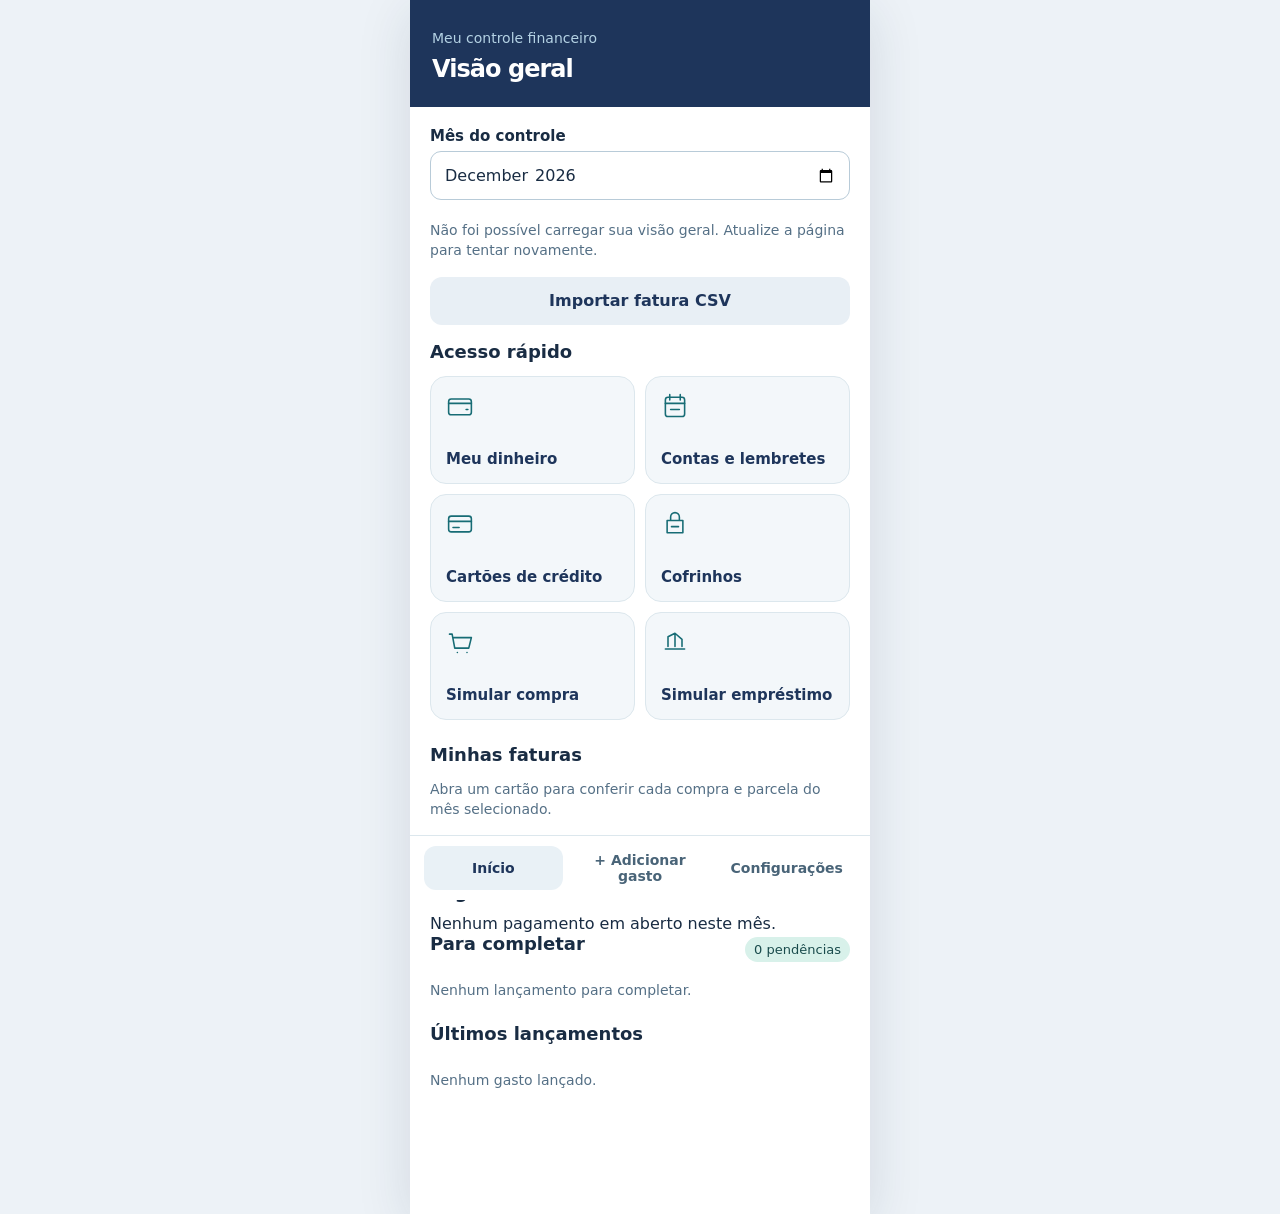
==== controle/app/index.html @ 2fa81340 "Publica código revisado com planilha privada e acesso Google" ====
<!doctype html>
<html lang="pt-BR">
<head>
<meta charset="utf-8"><meta name="viewport" content="width=device-width,initial-scale=1">
<title>Meu controle financeiro</title>
<meta name="description" content="Protótipo de lançamento rápido e pendências financeiras.">
<link rel="icon" type="image/svg+xml" href="data:image/svg+xml,%3Csvg xmlns='http://www.w3.org/2000/svg' viewBox='0 0 64 64'%3E%3Crect width='64' height='64' rx='16' fill='%231e355b'/%3E%3Cpath d='M15 40h34M18 31l10 9 18-20' fill='none' stroke='%23a9dbd0' stroke-width='6' stroke-linecap='round' stroke-linejoin='round'/%3E%3C/svg%3E">
<style>
:root{font-family:system-ui,-apple-system,Segoe UI,sans-serif;color:#192c43;background:#edf2f7}*{box-sizing:border-box}body{margin:0}.shell{max-width:460px;min-height:100vh;margin:auto;background:#fff;box-shadow:0 12px 50px #142e4920;padding-bottom:90px}header{background:#1e355b;color:#fff;padding:28px 22px 24px}header small{color:#b4d2e4;font-size:14px}h1{font-size:24px;margin:8px 0 0;letter-spacing:-.04em}main{padding:20px}h2{font-size:18px;margin:0 0 12px}p{line-height:1.45}.card{background:#f3f7fa;border:1px solid #dce7ed;border-radius:18px;padding:18px;margin-bottom:16px}.amount{font-size:32px;font-weight:750;letter-spacing:-.05em;margin:8px 0}.muted{color:#557086;font-size:14px}.warning{background:#fff4dd;border-color:#f1d394;color:#5a4216}.row{display:flex;align-items:center;justify-content:space-between;gap:12px}.button{border:0;border-radius:12px;background:#1e355b;color:white;font:600 16px system-ui;padding:14px 17px;cursor:pointer;min-height:48px}.button.secondary{background:#e8eff5;color:#1e355b}.button:disabled{opacity:.5;cursor:not-allowed}.list{display:grid;gap:10px}.item{width:100%;text-align:left;background:#fff;border:1px solid #dce7ed;border-radius:14px;padding:14px;color:inherit;font:inherit;cursor:pointer}.item strong{display:block;font-size:16px}.item span{display:block;color:#566e7f;font-size:14px;margin-top:3px}.item em{display:block;color:#946219;font-size:14px;font-style:normal;margin-top:5px}.badge{color:#194b4c;background:#d8f1ea;border-radius:20px;padding:5px 9px;font-size:13px}nav{position:fixed;bottom:0;width:min(460px,100%);background:white;border-top:1px solid #dce7ed;display:flex;padding:10px 14px calc(10px + env(safe-area-inset-bottom));gap:8px}nav button{flex:1;background:none;border:0;font:600 14px system-ui;color:#496478;min-height:44px;cursor:pointer}nav button.active{color:#1e355b;background:#e9f1f6;border-radius:12px}.hidden{display:none}label{display:block;font-weight:600;margin:17px 0 6px;font-size:15px}input,select,textarea{width:100%;border:1px solid #b8cbd8;border-radius:11px;padding:13px;font:16px system-ui;color:#192c43;background:white;min-height:48px}textarea{min-height:72px}.two{display:grid;grid-template-columns:1fr 1fr;gap:12px}.actions{display:flex;gap:10px;margin-top:22px}.actions .button{flex:1}.hint{font-size:14px;color:#557086}.error{color:#a72b34;font-size:14px}.spacer{height:8px}.shortcuts{display:grid;grid-template-columns:repeat(2,minmax(0,1fr));gap:10px;margin:14px 0 24px}.shortcut{border:1px solid #dce7ed;border-radius:16px;background:#f3f7fa;color:#1e355b;min-height:108px;padding:15px;text-align:left;display:flex;flex-direction:column;justify-content:space-between;cursor:pointer;font:600 15px system-ui}.shortcut svg{width:28px;height:28px;stroke:#176c75;fill:none;stroke-width:1.8;stroke-linecap:round;stroke-linejoin:round}.shortcut:focus-visible{outline:3px solid #176c75;outline-offset:2px}.settings-card{scroll-margin-top:20px}

.overview-month{margin-bottom:20px}.overview-month label{margin-top:0}.overview-result{border:1px solid;border-radius:18px;padding:20px;margin-bottom:16px}.overview-result.negative{background:#fff0f1;border-color:#e7aab5;color:#91223a}.overview-result.positive{background:#eaf7f1;border-color:#a3d3bf;color:#175841}.overview-result.uncertain{background:#fff5dd;border-color:#e7cb83;color:#78591c}.overview-result h2{font-size:21px;line-height:1.25;margin:8px 0 18px}.overview-result p{margin:10px 0 0;font-size:15px}.overview-result .overview-period{margin:0;font-size:14px;text-transform:capitalize}.overview-label{font-size:14px}.overview-result .amount{font-size:34px;letter-spacing:-.03em;overflow-wrap:anywhere}.overview-stats{display:grid;grid-template-columns:repeat(2,minmax(0,1fr));gap:10px}.overview-stats>div{padding:14px;border-radius:13px;border:1px solid #dce7ed;background:#f3f7fa}.overview-stats span{display:block;color:#4d6478;font-size:14px;line-height:1.35}.overview-stats strong{display:block;font-size:20px;margin-top:8px;overflow-wrap:anywhere}.overview-benefit{padding:12px 14px;background:#e8f2fa;border-radius:10px;font-size:14px;line-height:1.45}.overview-details{border:1px solid #dce7ed;border-radius:13px;padding:14px;margin:16px 0}.overview-details summary{cursor:pointer;font-size:15px;font-weight:650;min-height:24px;line-height:1.5}.overview-line{display:grid;grid-template-columns:minmax(0,1fr) auto;gap:6px 12px;padding:12px 0;border-bottom:1px solid #e5ebef;font-size:14px}.overview-line:last-child{border-bottom:0}.overview-line small{grid-column:1/-1;color:#557086;font-size:13px}.overview-line strong{white-space:nowrap}.overview-next-title{margin-top:26px}.overview-timeline{display:grid;gap:10px}.month-projection{border:1px solid #dce7ed;border-radius:13px;padding:14px;background:#fff;color:#192c43;font:inherit;text-align:left;cursor:pointer;min-width:0}.month-projection.selected{border-color:#1e355b;background:#f0f5fa}.month-projection strong{display:block;font-size:16px;text-transform:capitalize}.month-closing{display:block;font-size:18px;font-weight:700;margin:8px 0}.negative-text{color:#a0253d}.month-projection small{display:block;font-size:14px;color:#557086;line-height:1.5}.overview-notes{margin:18px 0 24px;padding:0 2px}.overview-notes p{color:#557086;font-size:14px;line-height:1.5}.overview-notes p+p{margin-top:10px}
</style>
</head>
<body><div class="shell"><header><small>Meu controle financeiro</small><h1 id="heading">Visão geral</h1></header><main>
<section id="home"><div class="overview-month"><label for="viewMonth">Mês do controle</label><input id="viewMonth" type="month"></div><p id="overviewLoading" class="hint" role="status">Carregando sua visão geral…</p><div id="overviewLoaded" hidden><div id="overviewResult" class="overview-result"><p id="overviewPeriod" class="overview-period"></p><h2 id="overviewStatus">Projeção de fechamento</h2><div id="overviewAmountLabel" class="overview-label"></div><div class="amount" id="available"></div><p id="availableNote"></p></div><div class="overview-stats"><div><span id="overviewOpeningLabel">Dinheiro de partida</span><strong id="overviewOpening"></strong></div><div><span id="overviewIncomeLabel">Entradas previstas</span><strong id="overviewIncome"></strong></div><div><span id="overviewOutLabel">Compromissos do mês</span><strong id="overviewOut"></strong></div><div><span id="overviewMonthlyLabel">Resultado do mês</span><strong id="overviewMonthly"></strong></div></div><p id="overviewFlash" class="overview-benefit"></p><p id="overviewBasis" class="hint"></p><details class="overview-details"><summary>Ver o que entrou neste cálculo</summary><div id="overviewBreakdown"></div></details><h2 class="overview-next-title">Próximos meses</h2><p class="hint">Fechamento acumula o resultado anterior. Toque em um mês para ver seus detalhes.</p><div id="overviewNext" class="overview-timeline"></div><details class="overview-details"><summary>Ver mais meses</summary><div id="overviewMore" class="overview-timeline"></div></details><div id="overviewNotes" class="overview-notes"></div></div><p><a class="button secondary" style="display:block;text-decoration:none;text-align:center" href="import.html">Importar fatura CSV</a></p><h2>Acesso rápido</h2><div class="shortcuts"><button class="shortcut" type="button" data-target="settings-money"><svg viewBox="0 0 32 32" aria-hidden="true"><rect x="3" y="8" width="26" height="18" rx="3"/><path d="M3 13h26M23 20h2"/></svg><span>Meu dinheiro</span></button><button class="shortcut" type="button" data-target="settings-bills"><svg viewBox="0 0 32 32" aria-hidden="true"><rect x="5" y="6" width="22" height="22" rx="3"/><path d="M10 3v6M22 3v6M5 13h22M11 20h10"/></svg><span>Contas e lembretes</span></button><button class="shortcut" type="button" data-target="settings-cards"><svg viewBox="0 0 32 32" aria-hidden="true"><rect x="3" y="7" width="26" height="18" rx="3"/><path d="M3 13h26M8 20h7"/></svg><span>Cartões de crédito</span></button><button class="shortcut" type="button" data-target="settings-goals"><svg viewBox="0 0 32 32" aria-hidden="true"><path d="M7 12h18v14H7zM11 12V8a5 5 0 0 1 10 0v4M12 19h8"/></svg><span>Cofrinhos</span></button><button class="shortcut" type="button" data-target="settings-purchase"><svg viewBox="0 0 32 32" aria-hidden="true"><path d="M4 7h3l3 16h16l3-12H9M13 28h.01M24 28h.01"/></svg><span>Simular compra</span></button><button class="shortcut" type="button" data-target="settings-loan"><svg viewBox="0 0 32 32" aria-hidden="true"><path d="M5 24h22M8 21V10m8 11V6m8 15v-8M8 10l8-4 8 7"/></svg><span>Simular empréstimo</span></button></div><div class="card warning hidden" id="alert"></div><h2>Minhas faturas</h2><p class="hint">Abra um cartão para conferir cada compra e parcela do mês selecionado.</p><div id="homeInvoices" class="list"></div><h2>Pagamentos deste mês</h2><div id="homeDue" class="list"></div><div class="row"><h2>Para completar</h2><span class="badge" id="count">0 pendências</span></div><div id="pending" class="list"></div><div class="spacer"></div><h2>Últimos lançamentos</h2><div id="recent" class="list"></div></section>
<section id="plan" class="hidden"></section><section id="editor" class="hidden"><h2 id="formtitle">Adicionar gasto</h2><p class="hint">Preencha o que souber agora. Valor ou descrição já permitem guardar um rascunho.</p><form id="form" novalidate><label for="description">Descrição</label><input id="description" placeholder="Ex.: mercado, farmácia"><label for="value">Valor (R$)</label><input id="value" type="text" inputmode="decimal" placeholder="0,00"><label for="date">Data</label><input id="date" type="date"><label for="category">Categoria</label><select id="category"><option value="">Escolher depois</option><option>Alimentação</option><option>Moradia</option><option>Transporte</option><option>Saúde</option><option>Educação</option><option>Outros</option><option>Seguros</option><option>Encargos</option><option>Saldo anterior</option><option>Pagamento de fatura</option></select><label for="payment">Forma de pagamento</label><select id="payment"><option value="">Escolher depois</option><option>Dinheiro</option><option>Conta</option><option>Cartão de crédito</option><option>Flash</option></select><div id="creditFields" class="hidden"><label for="card">Qual cartão?</label><input id="card" list="registeredCards" placeholder="Nome do cartão"><datalist id="registeredCards"></datalist><label for="installments">Número de parcelas</label><input id="installments" type="number" min="1" step="1" placeholder="Ex.: 1"></div><div id="recurrenceFields" class="hidden"><label for="recurrence">Repetir nas próximas faturas</label><select id="recurrence"><option value="">Somente esta cobrança</option><option value="monthly">Todo mês</option></select><p class="hint">As próximas cobranças são estimativas com o valor atual. Uma nova fatura importada substitui a previsão correspondente.</p></div><label for="month">Mês considerado</label><input id="month" type="month"><p class="hint">Revise o mês quando a compra entrar em outra fatura.</p><label for="note">Observação (opcional)</label><textarea id="note"></textarea><p id="message" class="error" role="alert"></p><div class="actions"><button class="button secondary" type="button" id="draft">Salvar para completar</button><button class="button" type="submit">Salvar gasto</button></div></form></section>
</main><nav><button id="navHome" class="active" type="button">Início</button><button id="navAdd" type="button">+ Adicionar gasto</button><button id="navPlan" type="button">Configurações</button></nav></div>
<script src="statement.js?v=newrecurrence1"></script><script src="billing.js?v=newrecurrence1"></script><script src="overview.js?v=newrecurrence1"></script><script src="overview-ui.js?v=newrecurrence1"></script><script src="remote.js?v=newrecurrence1"></script><script src="bridge-client.js"></script><script>
(()=>{'use strict';const $=id=>document.getElementById(id), money=n=>new Intl.NumberFormat('pt-BR',{style:'currency',currency:'BRL'}).format(n), today=new Date(), iso=new Date(today.getTime()-today.getTimezoneOffset()*60000).toISOString().slice(0,10);let records=[],editing=null;window.financeRecords=records;const fields=['description','value','date','category','payment','card','installments','month','note'];$('date').value=iso;$('month').value=iso.slice(0,7);
const requestedMonth=new URLSearchParams(location.search).get('mes');window.financeMonth=/^\d{4}-(0[1-9]|1[0-2])$/.test(requestedMonth||'')?requestedMonth:iso.slice(0,7);$('viewMonth').value=window.financeMonth;$('viewMonth').onchange=()=>{if(!$('viewMonth').value)return;window.financeMonth=$('viewMonth').value;const u=new URL(location.href);u.searchParams.set('mes',window.financeMonth);history.replaceState(null,'',u);render()};
function amount(v){const cleaned=String(v).trim().replace(/\s/g,'').replace(/\./g,'').replace(',','.');return cleaned&&/^-?\d+(\.\d{1,2})?$/.test(cleaned)?Number(cleaned):null}
function missing(r){const out=[];if(!r.date&&!r.importData?.recurrence)out.push('data da compra');if(!r.description)out.push('descrição');if(r.value===null)out.push('valor');if(!r.category)out.push('categoria');if(!r.payment)out.push('forma de pagamento');if(r.payment==='Cartão de crédito'){if(!r.card)out.push('cartão');if(!Number.isInteger(r.installments)||r.installments<1)out.push('parcelas')}return out}
function show(page){$('home').classList.toggle('hidden',page!=='home');$('editor').classList.toggle('hidden',page!=='editor');$('plan').classList.toggle('hidden',page!=='plan');$('navPlan').classList.toggle('active',page==='plan');$('navHome').classList.toggle('active',page==='home');$('navAdd').classList.toggle('active',page==='editor');$('heading').textContent=page==='home'?'Visão geral':page==='plan'?'Configurações':editing===null?'Adicionar gasto':'Completar gasto';window.scrollTo(0,0)}
function toggleCard(){$('creditFields').classList.toggle('hidden',$('payment').value!=='Cartão de crédito');$('recurrenceFields').classList.toggle('hidden',$('payment').value!=='Cartão de crédito'||Number($('installments').value||1)!==1||(editing!==null&&records[editing]?.importData&&(records[editing].importData.type!=='compra'||records[editing].importData.total!==1)))}$('payment').addEventListener('change',toggleCard);$('installments').addEventListener('input',toggleCard);
function newForm(){editing=null;$('form').reset();$('date').value=iso;$('month').value=iso.slice(0,7);$('message').textContent='';$('formtitle').textContent='Adicionar gasto';toggleCard();show('editor')}
function openRecord(i){editing=i;const r=records[i];fields.forEach(k=>$(k).value=r[k]??'');$('value').value=r.value===null?'':String(r.value).replace('.',',');$('installments').value=r.installments??'';$('recurrence').value=r.importData?.recurrence||'';$('formtitle').textContent='Completar gasto';$('message').textContent='';toggleCard();show('editor')}
function read(){return {description:$('description').value.trim(),value:amount($('value').value),date:$('date').value,category:$('category').value,payment:$('payment').value,card:$('payment').value==='Cartão de crédito'?$('card').value.trim():'',installments:$('payment').value==='Cartão de crédito'?Number($('installments').value)||null:null,month:$('month').value,note:$('note').value.trim(),importData:editing===null?null:records[editing].importData?{...records[editing].importData,...(!$('recurrenceFields').classList.contains('hidden')?{recurrence:$('recurrence').value}:{})}:null}}
async function save(complete){const r=read();if(!r.description&&r.value===null){$('message').textContent='Informe ao menos uma descrição ou um valor para guardar.';return}if($('value').value.trim()&&r.value===null){$('message').textContent='Confira o valor informado.';return}if(r.payment==='Flash'&&r.category&&r.category!=='Alimentação'){ $('message').textContent='O Flash deste controle é reservado para alimentação. Revise a categoria ou a forma de pagamento.';return}if(complete&&missing(r).length){$('message').textContent='Para salvar como completo, informe: '+missing(r).join(', ')+'. Você também pode salvar para completar depois.';return}if($('recurrence').value==='monthly'&&!$('recurrenceFields').classList.contains('hidden')&&!r.importData){
 const card=window.financeCardByName?.(r.card);if(!card||!r.date||!(r.value>0)){$('message').textContent='Para repetir no cartão, informe valor, data e um cartão cadastrado.';return}
 const first=Billing.schedule({amount:r.value,purchaseDate:r.date,installments:1,closingDay:card.close,dueDay:card.due})[0];
 const target=r.month&&r.month!==r.date.slice(0,7)?r.month:first.dueDate.slice(0,7);r.month=target;r.installments=1;
 r.importData={dueDate:Statement.dueAt(target,card.due),current:1,total:1,type:'compra',recurrence:'monthly',source:'Lançamento manual recorrente',purchaseKey:'monthly|'+crypto.randomUUID(),originalTitle:r.description,originalDate:r.date,note:r.note};
 }
 try{if(FinanceRemote.failed||!FinanceRemote.connected)throw Error('Armazenamento indisponível');{const payload={data_compra:r.date,descricao:r.description,valor:r.value===null?'':r.value,categoria:r.category,forma_pagamento:r.payment,cartao_id:r.card,parcelas:r.installments||'',mes_override:r.month,status:missing(r).length?'incompleto':'completo',observacao:r.importData?Statement.note({...r.importData,note:r.note}):r.note};const prior=editing===null?null:records[editing];const saved=await FinanceRemote.request(prior?.id?'update':'create','lancamentos',payload,prior?.id);r.id=saved.record.id}if(editing===null)records.unshift(r);else records[editing]=r;render();show('home')}catch{$('message').textContent='Não foi possível salvar no app. O lançamento continua aberto para você tentar novamente.'}}
function render(){window.dispatchEvent(new Event('finance:change'));const pending=records.map((r,i)=>({r,i,miss:missing(r)})).filter(x=>x.miss.length);$('count').textContent=pending.length+' '+(pending.length===1?'pendência':'pendências');const list=(host,arr,withMissing)=>{host.replaceChildren();if(!arr.length){const p=document.createElement('p');p.className='muted';p.textContent=withMissing?'Nenhum lançamento para completar.':'Nenhum gasto lançado.';host.append(p);return}arr.forEach(({r,i,miss})=>{const b=document.createElement('button');b.className='item';b.type='button';const title=document.createElement('strong');title.textContent=(r.description||'Gasto sem descrição')+' · '+(r.value===null?'valor pendente':money(r.value));const detail=document.createElement('span');detail.textContent=(r.category||'Sem categoria')+' · '+(r.date||'Data pendente')+(r.importData?.recurrence==='monthly'?' · mensal':'')+(r.importData?' · fatura '+r.importData.dueDate.split('-').reverse().join('/'):'');b.append(title,detail);if(withMissing){const e=document.createElement('em');e.textContent='Falta: '+miss.join(', ');b.append(e)}b.addEventListener('click',()=>openRecord(i));host.append(b)})};list($('pending'),pending,true);list($('recent'),records.map((r,i)=>({r,i,miss:missing(r)})).filter(x=>x.r.month===window.financeMonth),false);$('alert').classList.toggle('hidden',!pending.length);$('alert').textContent=pending.length?`${pending.length} lançamento(s) para completar. ${pending.some(x=>x.miss.some(m=>m!=='categoria'&&m!=='descrição'))?'Valores, cartão ou parcelas pendentes podem alterar a projeção.':'As categorias pendentes não alteram o total da fatura.'}`:''}
$('navHome').onclick=()=>show('home');$('navAdd').onclick=newForm;$('navPlan').onclick=()=>show('plan');document.querySelectorAll('[data-target]').forEach(button=>button.addEventListener('click',()=>{show('plan');requestAnimationFrame(()=>$(button.dataset.target)?.scrollIntoView({behavior:'smooth',block:'start'}))}));$('draft').onclick=()=>save(false);$('form').onsubmit=e=>{e.preventDefault();save(true)};window.financeOpenRecord=id=>{const i=records.findIndex(r=>r.id===id);if(i>=0)openRecord(i)};window.financeRender=render;render();FinanceRemote.initialize().then(async connected=>{if(!connected){FinanceOverviewView.failed();$('availableNote').textContent='Armazenamento indisponível. Não registre dados até a conexão voltar.';$('syncNotice').innerHTML='<strong>Armazenamento indisponível.</strong><p class="hint">Não registre dados até a conexão voltar.</p>';return}try{const data=await FinanceRemote.request('list','lancamentos');records.splice(0,records.length,...data.records.map(x=>({id:x.id,description:x.descricao,value:x.valor===''?null:Number(String(x.valor).replace(',','.')),date:x.data_compra,category:x.categoria,payment:x.forma_pagamento,card:x.cartao_id,installments:x.parcelas?Number(x.parcelas):null,month:x.mes_override,importData:Statement.meta(x.observacao),note:Statement.meta(x.observacao)?.note??x.observacao})).sort((a,b)=>b.date.localeCompare(a.date)||(a.importData?.sourceLine||0)-(b.importData?.sourceLine||0)));render();window.dispatchEvent(new Event('finance:ready'))}catch{FinanceRemote.disable();FinanceOverviewView.failed();$('availableNote').textContent='Falha ao carregar os lançamentos do app. Não registre novos valores antes de atualizar a página.'}})})();
</script><script src="plan.js?v=newrecurrence1"></script></body></html>
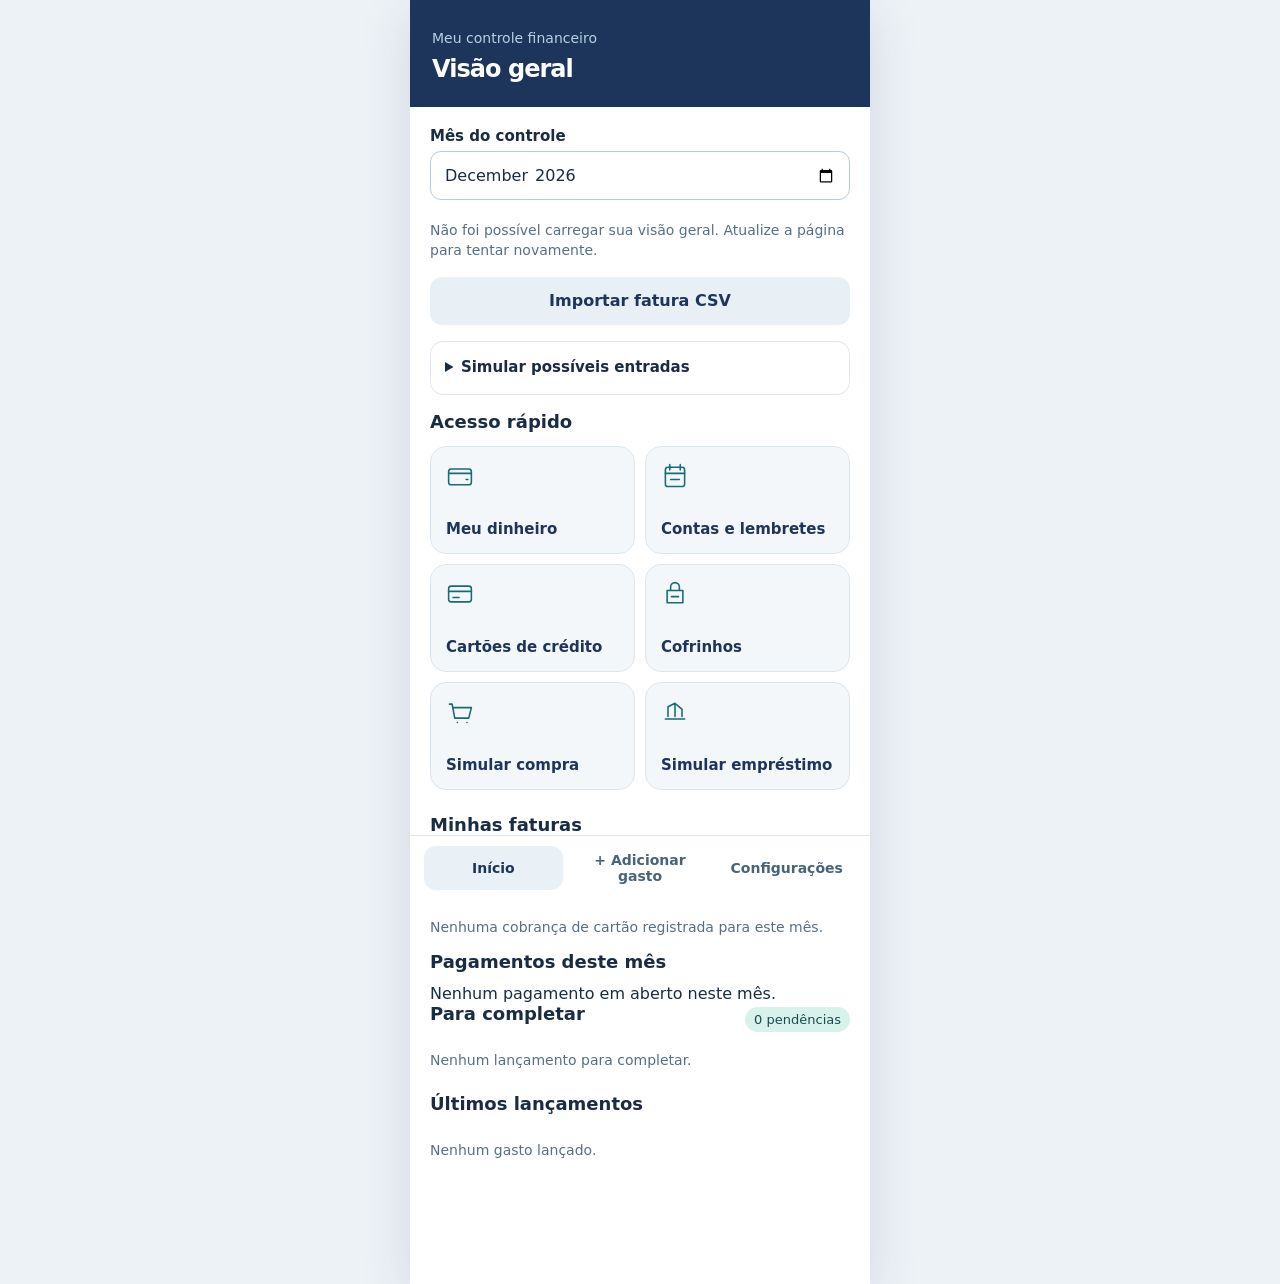
==== commit 1909e261: "Adiciona simulação de entradas únicas e mensais sem alterar receitas" ====
--- a/controle/app/index.html
+++ b/controle/app/index.html
@@ -9,13 +9,14 @@
 :root{font-family:system-ui,-apple-system,Segoe UI,sans-serif;color:#192c43;background:#edf2f7}*{box-sizing:border-box}body{margin:0}.shell{max-width:460px;min-height:100vh;margin:auto;background:#fff;box-shadow:0 12px 50px #142e4920;padding-bottom:90px}header{background:#1e355b;color:#fff;padding:28px 22px 24px}header small{color:#b4d2e4;font-size:14px}h1{font-size:24px;margin:8px 0 0;letter-spacing:-.04em}main{padding:20px}h2{font-size:18px;margin:0 0 12px}p{line-height:1.45}.card{background:#f3f7fa;border:1px solid #dce7ed;border-radius:18px;padding:18px;margin-bottom:16px}.amount{font-size:32px;font-weight:750;letter-spacing:-.05em;margin:8px 0}.muted{color:#557086;font-size:14px}.warning{background:#fff4dd;border-color:#f1d394;color:#5a4216}.row{display:flex;align-items:center;justify-content:space-between;gap:12px}.button{border:0;border-radius:12px;background:#1e355b;color:white;font:600 16px system-ui;padding:14px 17px;cursor:pointer;min-height:48px}.button.secondary{background:#e8eff5;color:#1e355b}.button:disabled{opacity:.5;cursor:not-allowed}.list{display:grid;gap:10px}.item{width:100%;text-align:left;background:#fff;border:1px solid #dce7ed;border-radius:14px;padding:14px;color:inherit;font:inherit;cursor:pointer}.item strong{display:block;font-size:16px}.item span{display:block;color:#566e7f;font-size:14px;margin-top:3px}.item em{display:block;color:#946219;font-size:14px;font-style:normal;margin-top:5px}.badge{color:#194b4c;background:#d8f1ea;border-radius:20px;padding:5px 9px;font-size:13px}nav{position:fixed;bottom:0;width:min(460px,100%);background:white;border-top:1px solid #dce7ed;display:flex;padding:10px 14px calc(10px + env(safe-area-inset-bottom));gap:8px}nav button{flex:1;background:none;border:0;font:600 14px system-ui;color:#496478;min-height:44px;cursor:pointer}nav button.active{color:#1e355b;background:#e9f1f6;border-radius:12px}.hidden{display:none}label{display:block;font-weight:600;margin:17px 0 6px;font-size:15px}input,select,textarea{width:100%;border:1px solid #b8cbd8;border-radius:11px;padding:13px;font:16px system-ui;color:#192c43;background:white;min-height:48px}textarea{min-height:72px}.two{display:grid;grid-template-columns:1fr 1fr;gap:12px}.actions{display:flex;gap:10px;margin-top:22px}.actions .button{flex:1}.hint{font-size:14px;color:#557086}.error{color:#a72b34;font-size:14px}.spacer{height:8px}.shortcuts{display:grid;grid-template-columns:repeat(2,minmax(0,1fr));gap:10px;margin:14px 0 24px}.shortcut{border:1px solid #dce7ed;border-radius:16px;background:#f3f7fa;color:#1e355b;min-height:108px;padding:15px;text-align:left;display:flex;flex-direction:column;justify-content:space-between;cursor:pointer;font:600 15px system-ui}.shortcut svg{width:28px;height:28px;stroke:#176c75;fill:none;stroke-width:1.8;stroke-linecap:round;stroke-linejoin:round}.shortcut:focus-visible{outline:3px solid #176c75;outline-offset:2px}.settings-card{scroll-margin-top:20px}
 
 .overview-month{margin-bottom:20px}.overview-month label{margin-top:0}.overview-result{border:1px solid;border-radius:18px;padding:20px;margin-bottom:16px}.overview-result.negative{background:#fff0f1;border-color:#e7aab5;color:#91223a}.overview-result.positive{background:#eaf7f1;border-color:#a3d3bf;color:#175841}.overview-result.uncertain{background:#fff5dd;border-color:#e7cb83;color:#78591c}.overview-result h2{font-size:21px;line-height:1.25;margin:8px 0 18px}.overview-result p{margin:10px 0 0;font-size:15px}.overview-result .overview-period{margin:0;font-size:14px;text-transform:capitalize}.overview-label{font-size:14px}.overview-result .amount{font-size:34px;letter-spacing:-.03em;overflow-wrap:anywhere}.overview-stats{display:grid;grid-template-columns:repeat(2,minmax(0,1fr));gap:10px}.overview-stats>div{padding:14px;border-radius:13px;border:1px solid #dce7ed;background:#f3f7fa}.overview-stats span{display:block;color:#4d6478;font-size:14px;line-height:1.35}.overview-stats strong{display:block;font-size:20px;margin-top:8px;overflow-wrap:anywhere}.overview-benefit{padding:12px 14px;background:#e8f2fa;border-radius:10px;font-size:14px;line-height:1.45}.overview-details{border:1px solid #dce7ed;border-radius:13px;padding:14px;margin:16px 0}.overview-details summary{cursor:pointer;font-size:15px;font-weight:650;min-height:24px;line-height:1.5}.overview-line{display:grid;grid-template-columns:minmax(0,1fr) auto;gap:6px 12px;padding:12px 0;border-bottom:1px solid #e5ebef;font-size:14px}.overview-line:last-child{border-bottom:0}.overview-line small{grid-column:1/-1;color:#557086;font-size:13px}.overview-line strong{white-space:nowrap}.overview-next-title{margin-top:26px}.overview-timeline{display:grid;gap:10px}.month-projection{border:1px solid #dce7ed;border-radius:13px;padding:14px;background:#fff;color:#192c43;font:inherit;text-align:left;cursor:pointer;min-width:0}.month-projection.selected{border-color:#1e355b;background:#f0f5fa}.month-projection strong{display:block;font-size:16px;text-transform:capitalize}.month-closing{display:block;font-size:18px;font-weight:700;margin:8px 0}.negative-text{color:#a0253d}.month-projection small{display:block;font-size:14px;color:#557086;line-height:1.5}.overview-notes{margin:18px 0 24px;padding:0 2px}.overview-notes p{color:#557086;font-size:14px;line-height:1.5}.overview-notes p+p{margin-top:10px}
+.income-scenario{border:1px solid #dce7ed;border-radius:12px;margin:16px 0;padding:14px;min-width:0}.income-scenario legend{font-weight:600;font-size:16px}.income-scenario button{margin-top:14px}.income-comparison{width:100%;border-collapse:collapse;font-size:14px;margin:16px 0}.income-comparison th,.income-comparison td{padding:10px 4px;text-align:right;border-bottom:1px solid #dce7ed;overflow-wrap:anywhere}.income-comparison th:first-child,.income-comparison td:first-child{text-align:left}.income-comparison th{font-weight:600}
 </style>
 </head>
 <body><div class="shell"><header><small>Meu controle financeiro</small><h1 id="heading">Visão geral</h1></header><main>
-<section id="home"><div class="overview-month"><label for="viewMonth">Mês do controle</label><input id="viewMonth" type="month"></div><p id="overviewLoading" class="hint" role="status">Carregando sua visão geral…</p><div id="overviewLoaded" hidden><div id="overviewResult" class="overview-result"><p id="overviewPeriod" class="overview-period"></p><h2 id="overviewStatus">Projeção de fechamento</h2><div id="overviewAmountLabel" class="overview-label"></div><div class="amount" id="available"></div><p id="availableNote"></p></div><div class="overview-stats"><div><span id="overviewOpeningLabel">Dinheiro de partida</span><strong id="overviewOpening"></strong></div><div><span id="overviewIncomeLabel">Entradas previstas</span><strong id="overviewIncome"></strong></div><div><span id="overviewOutLabel">Compromissos do mês</span><strong id="overviewOut"></strong></div><div><span id="overviewMonthlyLabel">Resultado do mês</span><strong id="overviewMonthly"></strong></div></div><p id="overviewFlash" class="overview-benefit"></p><p id="overviewBasis" class="hint"></p><details class="overview-details"><summary>Ver o que entrou neste cálculo</summary><div id="overviewBreakdown"></div></details><h2 class="overview-next-title">Próximos meses</h2><p class="hint">Fechamento acumula o resultado anterior. Toque em um mês para ver seus detalhes.</p><div id="overviewNext" class="overview-timeline"></div><details class="overview-details"><summary>Ver mais meses</summary><div id="overviewMore" class="overview-timeline"></div></details><div id="overviewNotes" class="overview-notes"></div></div><p><a class="button secondary" style="display:block;text-decoration:none;text-align:center" href="import.html">Importar fatura CSV</a></p><h2>Acesso rápido</h2><div class="shortcuts"><button class="shortcut" type="button" data-target="settings-money"><svg viewBox="0 0 32 32" aria-hidden="true"><rect x="3" y="8" width="26" height="18" rx="3"/><path d="M3 13h26M23 20h2"/></svg><span>Meu dinheiro</span></button><button class="shortcut" type="button" data-target="settings-bills"><svg viewBox="0 0 32 32" aria-hidden="true"><rect x="5" y="6" width="22" height="22" rx="3"/><path d="M10 3v6M22 3v6M5 13h22M11 20h10"/></svg><span>Contas e lembretes</span></button><button class="shortcut" type="button" data-target="settings-cards"><svg viewBox="0 0 32 32" aria-hidden="true"><rect x="3" y="7" width="26" height="18" rx="3"/><path d="M3 13h26M8 20h7"/></svg><span>Cartões de crédito</span></button><button class="shortcut" type="button" data-target="settings-goals"><svg viewBox="0 0 32 32" aria-hidden="true"><path d="M7 12h18v14H7zM11 12V8a5 5 0 0 1 10 0v4M12 19h8"/></svg><span>Cofrinhos</span></button><button class="shortcut" type="button" data-target="settings-purchase"><svg viewBox="0 0 32 32" aria-hidden="true"><path d="M4 7h3l3 16h16l3-12H9M13 28h.01M24 28h.01"/></svg><span>Simular compra</span></button><button class="shortcut" type="button" data-target="settings-loan"><svg viewBox="0 0 32 32" aria-hidden="true"><path d="M5 24h22M8 21V10m8 11V6m8 15v-8M8 10l8-4 8 7"/></svg><span>Simular empréstimo</span></button></div><div class="card warning hidden" id="alert"></div><h2>Minhas faturas</h2><p class="hint">Abra um cartão para conferir cada compra e parcela do mês selecionado.</p><div id="homeInvoices" class="list"></div><h2>Pagamentos deste mês</h2><div id="homeDue" class="list"></div><div class="row"><h2>Para completar</h2><span class="badge" id="count">0 pendências</span></div><div id="pending" class="list"></div><div class="spacer"></div><h2>Últimos lançamentos</h2><div id="recent" class="list"></div></section>
+<section id="home"><div class="overview-month"><label for="viewMonth">Mês do controle</label><input id="viewMonth" type="month"></div><p id="overviewLoading" class="hint" role="status">Carregando sua visão geral…</p><div id="overviewLoaded" hidden><div id="overviewResult" class="overview-result"><p id="overviewPeriod" class="overview-period"></p><h2 id="overviewStatus">Projeção de fechamento</h2><div id="overviewAmountLabel" class="overview-label"></div><div class="amount" id="available"></div><p id="availableNote"></p></div><div class="overview-stats"><div><span id="overviewOpeningLabel">Dinheiro de partida</span><strong id="overviewOpening"></strong></div><div><span id="overviewIncomeLabel">Entradas previstas</span><strong id="overviewIncome"></strong></div><div><span id="overviewOutLabel">Compromissos do mês</span><strong id="overviewOut"></strong></div><div><span id="overviewMonthlyLabel">Resultado do mês</span><strong id="overviewMonthly"></strong></div></div><p id="overviewFlash" class="overview-benefit"></p><p id="overviewBasis" class="hint"></p><details class="overview-details"><summary>Ver o que entrou neste cálculo</summary><div id="overviewBreakdown"></div></details><h2 class="overview-next-title">Próximos meses</h2><p class="hint">Fechamento acumula o resultado anterior. Toque em um mês para ver seus detalhes.</p><div id="overviewNext" class="overview-timeline"></div><details class="overview-details"><summary>Ver mais meses</summary><div id="overviewMore" class="overview-timeline"></div></details><div id="overviewNotes" class="overview-notes"></div></div><p><a class="button secondary" style="display:block;text-decoration:none;text-align:center" href="import.html">Importar fatura CSV</a></p><div id="incomeSimulation"></div><h2>Acesso rápido</h2><div class="shortcuts"><button class="shortcut" type="button" data-target="settings-money"><svg viewBox="0 0 32 32" aria-hidden="true"><rect x="3" y="8" width="26" height="18" rx="3"/><path d="M3 13h26M23 20h2"/></svg><span>Meu dinheiro</span></button><button class="shortcut" type="button" data-target="settings-bills"><svg viewBox="0 0 32 32" aria-hidden="true"><rect x="5" y="6" width="22" height="22" rx="3"/><path d="M10 3v6M22 3v6M5 13h22M11 20h10"/></svg><span>Contas e lembretes</span></button><button class="shortcut" type="button" data-target="settings-cards"><svg viewBox="0 0 32 32" aria-hidden="true"><rect x="3" y="7" width="26" height="18" rx="3"/><path d="M3 13h26M8 20h7"/></svg><span>Cartões de crédito</span></button><button class="shortcut" type="button" data-target="settings-goals"><svg viewBox="0 0 32 32" aria-hidden="true"><path d="M7 12h18v14H7zM11 12V8a5 5 0 0 1 10 0v4M12 19h8"/></svg><span>Cofrinhos</span></button><button class="shortcut" type="button" data-target="settings-purchase"><svg viewBox="0 0 32 32" aria-hidden="true"><path d="M4 7h3l3 16h16l3-12H9M13 28h.01M24 28h.01"/></svg><span>Simular compra</span></button><button class="shortcut" type="button" data-target="settings-loan"><svg viewBox="0 0 32 32" aria-hidden="true"><path d="M5 24h22M8 21V10m8 11V6m8 15v-8M8 10l8-4 8 7"/></svg><span>Simular empréstimo</span></button></div><div class="card warning hidden" id="alert"></div><h2>Minhas faturas</h2><p class="hint">Abra um cartão para conferir cada compra e parcela do mês selecionado.</p><div id="homeInvoices" class="list"></div><h2>Pagamentos deste mês</h2><div id="homeDue" class="list"></div><div class="row"><h2>Para completar</h2><span class="badge" id="count">0 pendências</span></div><div id="pending" class="list"></div><div class="spacer"></div><h2>Últimos lançamentos</h2><div id="recent" class="list"></div></section>
 <section id="plan" class="hidden"></section><section id="editor" class="hidden"><h2 id="formtitle">Adicionar gasto</h2><p class="hint">Preencha o que souber agora. Valor ou descrição já permitem guardar um rascunho.</p><form id="form" novalidate><label for="description">Descrição</label><input id="description" placeholder="Ex.: mercado, farmácia"><label for="value">Valor (R$)</label><input id="value" type="text" inputmode="decimal" placeholder="0,00"><label for="date">Data</label><input id="date" type="date"><label for="category">Categoria</label><select id="category"><option value="">Escolher depois</option><option>Alimentação</option><option>Moradia</option><option>Transporte</option><option>Saúde</option><option>Educação</option><option>Outros</option><option>Seguros</option><option>Encargos</option><option>Saldo anterior</option><option>Pagamento de fatura</option></select><label for="payment">Forma de pagamento</label><select id="payment"><option value="">Escolher depois</option><option>Dinheiro</option><option>Conta</option><option>Cartão de crédito</option><option>Flash</option></select><div id="creditFields" class="hidden"><label for="card">Qual cartão?</label><input id="card" list="registeredCards" placeholder="Nome do cartão"><datalist id="registeredCards"></datalist><label for="installments">Número de parcelas</label><input id="installments" type="number" min="1" step="1" placeholder="Ex.: 1"></div><div id="recurrenceFields" class="hidden"><label for="recurrence">Repetir nas próximas faturas</label><select id="recurrence"><option value="">Somente esta cobrança</option><option value="monthly">Todo mês</option></select><p class="hint">As próximas cobranças são estimativas com o valor atual. Uma nova fatura importada substitui a previsão correspondente.</p></div><label for="month">Mês considerado</label><input id="month" type="month"><p class="hint">Revise o mês quando a compra entrar em outra fatura.</p><label for="note">Observação (opcional)</label><textarea id="note"></textarea><p id="message" class="error" role="alert"></p><div class="actions"><button class="button secondary" type="button" id="draft">Salvar para completar</button><button class="button" type="submit">Salvar gasto</button></div></form></section>
 </main><nav><button id="navHome" class="active" type="button">Início</button><button id="navAdd" type="button">+ Adicionar gasto</button><button id="navPlan" type="button">Configurações</button></nav></div>
-<script src="statement.js?v=newrecurrence1"></script><script src="billing.js?v=newrecurrence1"></script><script src="overview.js?v=newrecurrence1"></script><script src="overview-ui.js?v=newrecurrence1"></script><script src="remote.js?v=newrecurrence1"></script><script src="bridge-client.js"></script><script>
+<script src="statement.js?v=income-simulation1"></script><script src="billing.js?v=income-simulation1"></script><script src="overview.js?v=income-simulation1"></script><script src="overview-ui.js?v=income-simulation1"></script><script src="remote.js?v=income-simulation1"></script><script src="bridge-client.js"></script><script>
 (()=>{'use strict';const $=id=>document.getElementById(id), money=n=>new Intl.NumberFormat('pt-BR',{style:'currency',currency:'BRL'}).format(n), today=new Date(), iso=new Date(today.getTime()-today.getTimezoneOffset()*60000).toISOString().slice(0,10);let records=[],editing=null;window.financeRecords=records;const fields=['description','value','date','category','payment','card','installments','month','note'];$('date').value=iso;$('month').value=iso.slice(0,7);
 const requestedMonth=new URLSearchParams(location.search).get('mes');window.financeMonth=/^\d{4}-(0[1-9]|1[0-2])$/.test(requestedMonth||'')?requestedMonth:iso.slice(0,7);$('viewMonth').value=window.financeMonth;$('viewMonth').onchange=()=>{if(!$('viewMonth').value)return;window.financeMonth=$('viewMonth').value;const u=new URL(location.href);u.searchParams.set('mes',window.financeMonth);history.replaceState(null,'',u);render()};
 function amount(v){const cleaned=String(v).trim().replace(/\s/g,'').replace(/\./g,'').replace(',','.');return cleaned&&/^-?\d+(\.\d{1,2})?$/.test(cleaned)?Number(cleaned):null}
@@ -34,4 +35,4 @@
  try{if(FinanceRemote.failed||!FinanceRemote.connected)throw Error('Armazenamento indisponível');{const payload={data_compra:r.date,descricao:r.description,valor:r.value===null?'':r.value,categoria:r.category,forma_pagamento:r.payment,cartao_id:r.card,parcelas:r.installments||'',mes_override:r.month,status:missing(r).length?'incompleto':'completo',observacao:r.importData?Statement.note({...r.importData,note:r.note}):r.note};const prior=editing===null?null:records[editing];const saved=await FinanceRemote.request(prior?.id?'update':'create','lancamentos',payload,prior?.id);r.id=saved.record.id}if(editing===null)records.unshift(r);else records[editing]=r;render();show('home')}catch{$('message').textContent='Não foi possível salvar no app. O lançamento continua aberto para você tentar novamente.'}}
 function render(){window.dispatchEvent(new Event('finance:change'));const pending=records.map((r,i)=>({r,i,miss:missing(r)})).filter(x=>x.miss.length);$('count').textContent=pending.length+' '+(pending.length===1?'pendência':'pendências');const list=(host,arr,withMissing)=>{host.replaceChildren();if(!arr.length){const p=document.createElement('p');p.className='muted';p.textContent=withMissing?'Nenhum lançamento para completar.':'Nenhum gasto lançado.';host.append(p);return}arr.forEach(({r,i,miss})=>{const b=document.createElement('button');b.className='item';b.type='button';const title=document.createElement('strong');title.textContent=(r.description||'Gasto sem descrição')+' · '+(r.value===null?'valor pendente':money(r.value));const detail=document.createElement('span');detail.textContent=(r.category||'Sem categoria')+' · '+(r.date||'Data pendente')+(r.importData?.recurrence==='monthly'?' · mensal':'')+(r.importData?' · fatura '+r.importData.dueDate.split('-').reverse().join('/'):'');b.append(title,detail);if(withMissing){const e=document.createElement('em');e.textContent='Falta: '+miss.join(', ');b.append(e)}b.addEventListener('click',()=>openRecord(i));host.append(b)})};list($('pending'),pending,true);list($('recent'),records.map((r,i)=>({r,i,miss:missing(r)})).filter(x=>x.r.month===window.financeMonth),false);$('alert').classList.toggle('hidden',!pending.length);$('alert').textContent=pending.length?`${pending.length} lançamento(s) para completar. ${pending.some(x=>x.miss.some(m=>m!=='categoria'&&m!=='descrição'))?'Valores, cartão ou parcelas pendentes podem alterar a projeção.':'As categorias pendentes não alteram o total da fatura.'}`:''}
 $('navHome').onclick=()=>show('home');$('navAdd').onclick=newForm;$('navPlan').onclick=()=>show('plan');document.querySelectorAll('[data-target]').forEach(button=>button.addEventListener('click',()=>{show('plan');requestAnimationFrame(()=>$(button.dataset.target)?.scrollIntoView({behavior:'smooth',block:'start'}))}));$('draft').onclick=()=>save(false);$('form').onsubmit=e=>{e.preventDefault();save(true)};window.financeOpenRecord=id=>{const i=records.findIndex(r=>r.id===id);if(i>=0)openRecord(i)};window.financeRender=render;render();FinanceRemote.initialize().then(async connected=>{if(!connected){FinanceOverviewView.failed();$('availableNote').textContent='Armazenamento indisponível. Não registre dados até a conexão voltar.';$('syncNotice').innerHTML='<strong>Armazenamento indisponível.</strong><p class="hint">Não registre dados até a conexão voltar.</p>';return}try{const data=await FinanceRemote.request('list','lancamentos');records.splice(0,records.length,...data.records.map(x=>({id:x.id,description:x.descricao,value:x.valor===''?null:Number(String(x.valor).replace(',','.')),date:x.data_compra,category:x.categoria,payment:x.forma_pagamento,card:x.cartao_id,installments:x.parcelas?Number(x.parcelas):null,month:x.mes_override,importData:Statement.meta(x.observacao),note:Statement.meta(x.observacao)?.note??x.observacao})).sort((a,b)=>b.date.localeCompare(a.date)||(a.importData?.sourceLine||0)-(b.importData?.sourceLine||0)));render();window.dispatchEvent(new Event('finance:ready'))}catch{FinanceRemote.disable();FinanceOverviewView.failed();$('availableNote').textContent='Falha ao carregar os lançamentos do app. Não registre novos valores antes de atualizar a página.'}})})();
-</script><script src="plan.js?v=newrecurrence1"></script></body></html>
+</script><script src="plan.js?v=income-simulation1"></script><script src="income-simulation.js?v=income-simulation1"></script></body></html>
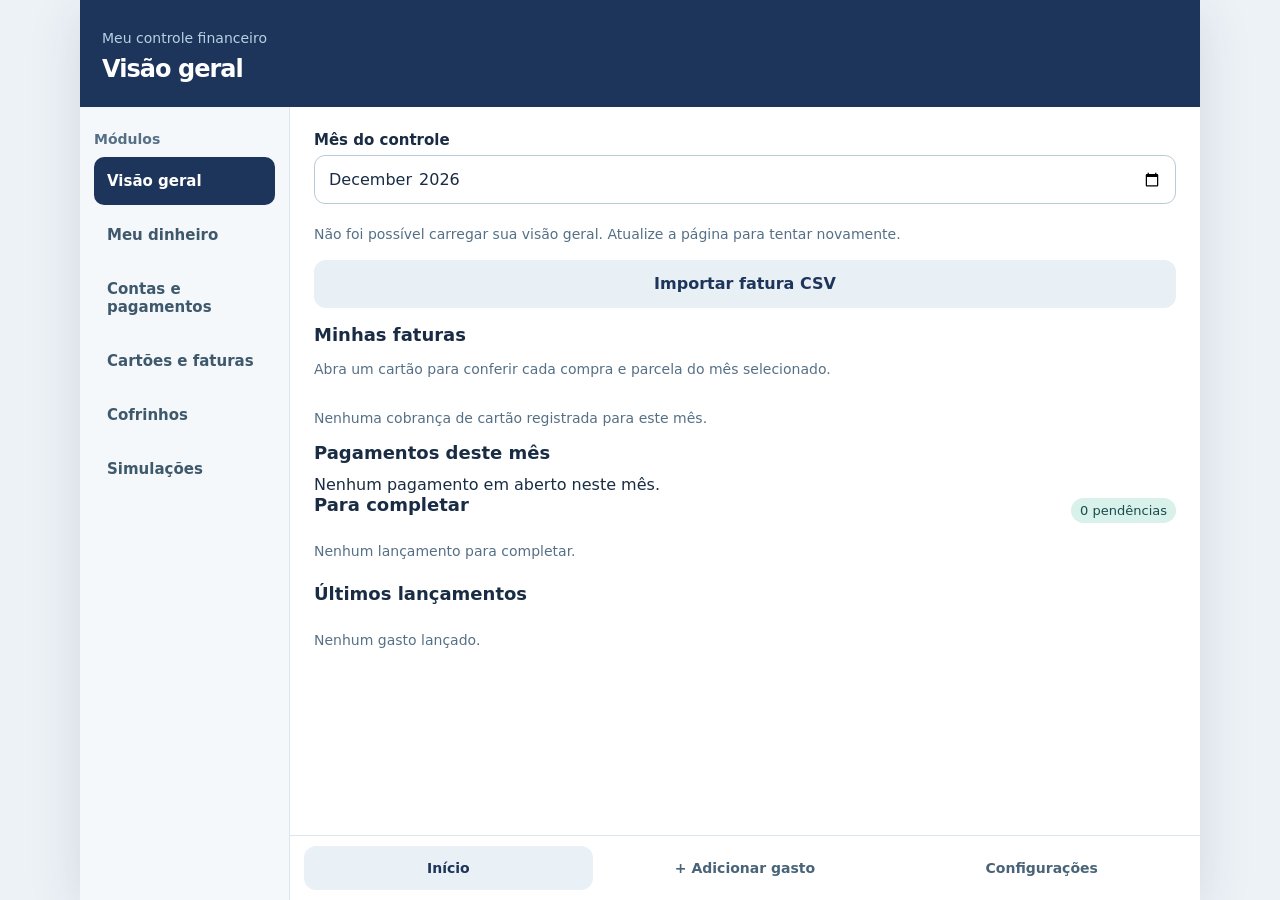
==== commit e44101ca: "Organiza o financeiro em módulos e reúne as simulações" ====
--- a/controle/app/index.html
+++ b/controle/app/index.html
@@ -10,18 +10,20 @@
 
 .overview-month{margin-bottom:20px}.overview-month label{margin-top:0}.overview-result{border:1px solid;border-radius:18px;padding:20px;margin-bottom:16px}.overview-result.negative{background:#fff0f1;border-color:#e7aab5;color:#91223a}.overview-result.positive{background:#eaf7f1;border-color:#a3d3bf;color:#175841}.overview-result.uncertain{background:#fff5dd;border-color:#e7cb83;color:#78591c}.overview-result h2{font-size:21px;line-height:1.25;margin:8px 0 18px}.overview-result p{margin:10px 0 0;font-size:15px}.overview-result .overview-period{margin:0;font-size:14px;text-transform:capitalize}.overview-label{font-size:14px}.overview-result .amount{font-size:34px;letter-spacing:-.03em;overflow-wrap:anywhere}.overview-stats{display:grid;grid-template-columns:repeat(2,minmax(0,1fr));gap:10px}.overview-stats>div{padding:14px;border-radius:13px;border:1px solid #dce7ed;background:#f3f7fa}.overview-stats span{display:block;color:#4d6478;font-size:14px;line-height:1.35}.overview-stats strong{display:block;font-size:20px;margin-top:8px;overflow-wrap:anywhere}.overview-benefit{padding:12px 14px;background:#e8f2fa;border-radius:10px;font-size:14px;line-height:1.45}.overview-details{border:1px solid #dce7ed;border-radius:13px;padding:14px;margin:16px 0}.overview-details summary{cursor:pointer;font-size:15px;font-weight:650;min-height:24px;line-height:1.5}.overview-line{display:grid;grid-template-columns:minmax(0,1fr) auto;gap:6px 12px;padding:12px 0;border-bottom:1px solid #e5ebef;font-size:14px}.overview-line:last-child{border-bottom:0}.overview-line small{grid-column:1/-1;color:#557086;font-size:13px}.overview-line strong{white-space:nowrap}.overview-next-title{margin-top:26px}.overview-timeline{display:grid;gap:10px}.month-projection{border:1px solid #dce7ed;border-radius:13px;padding:14px;background:#fff;color:#192c43;font:inherit;text-align:left;cursor:pointer;min-width:0}.month-projection.selected{border-color:#1e355b;background:#f0f5fa}.month-projection strong{display:block;font-size:16px;text-transform:capitalize}.month-closing{display:block;font-size:18px;font-weight:700;margin:8px 0}.negative-text{color:#a0253d}.month-projection small{display:block;font-size:14px;color:#557086;line-height:1.5}.overview-notes{margin:18px 0 24px;padding:0 2px}.overview-notes p{color:#557086;font-size:14px;line-height:1.5}.overview-notes p+p{margin-top:10px}
 .income-scenario{border:1px solid #dce7ed;border-radius:12px;margin:16px 0;padding:14px;min-width:0}.income-scenario legend{font-weight:600;font-size:16px}.income-scenario button{margin-top:14px}.income-comparison{width:100%;border-collapse:collapse;font-size:14px;margin:16px 0}.income-comparison th,.income-comparison td{padding:10px 4px;text-align:right;border-bottom:1px solid #dce7ed;overflow-wrap:anywhere}.income-comparison th:first-child,.income-comparison td:first-child{text-align:left}.income-comparison th{font-weight:600}
+.shell{max-width:760px}.app-actions{width:min(760px,100%)}.module-bar{padding:16px 20px;background:#f5f8fb;border-bottom:1px solid #dce7ed}.module-label{font-size:14px;font-weight:650;color:#557086;margin-bottom:10px}.module-buttons{display:grid;grid-template-columns:repeat(3,minmax(0,1fr));gap:6px}.module-buttons button{min-height:48px;padding:9px 6px;border:1px solid transparent;border-radius:10px;background:transparent;color:#3e586c;font:600 14px system-ui;cursor:pointer;overflow-wrap:anywhere}.module-buttons button[aria-current="page"]{background:#1e355b;color:#fff}.module-buttons button:hover{border-color:#b8cbd8}.module-buttons button:focus-visible{outline:3px solid #176c75;outline-offset:2px}.module-page[hidden]{display:none!important}
+@media(min-width:960px){.shell{max-width:1120px;display:grid;grid-template-columns:210px minmax(0,1fr);grid-template-rows:auto 1fr auto;padding-bottom:0}.shell>header{grid-column:1/-1}.module-bar{grid-column:1;grid-row:2/4;border-right:1px solid #dce7ed;border-bottom:0;padding:24px 14px}.module-buttons{display:flex;flex-direction:column;position:sticky;top:18px}.module-buttons button{text-align:left;padding:14px 12px;font-size:15px}.shell>main{grid-column:2;grid-row:2;min-width:0;padding:24px}.app-actions{grid-column:2;grid-row:3;position:sticky;bottom:0;width:100%;z-index:4}}
 </style>
 </head>
-<body><div class="shell"><header><small>Meu controle financeiro</small><h1 id="heading">Visão geral</h1></header><main>
-<section id="home"><div class="overview-month"><label for="viewMonth">Mês do controle</label><input id="viewMonth" type="month"></div><p id="overviewLoading" class="hint" role="status">Carregando sua visão geral…</p><div id="overviewLoaded" hidden><div id="overviewResult" class="overview-result"><p id="overviewPeriod" class="overview-period"></p><h2 id="overviewStatus">Projeção de fechamento</h2><div id="overviewAmountLabel" class="overview-label"></div><div class="amount" id="available"></div><p id="availableNote"></p></div><div class="overview-stats"><div><span id="overviewOpeningLabel">Dinheiro de partida</span><strong id="overviewOpening"></strong></div><div><span id="overviewIncomeLabel">Entradas previstas</span><strong id="overviewIncome"></strong></div><div><span id="overviewOutLabel">Compromissos do mês</span><strong id="overviewOut"></strong></div><div><span id="overviewMonthlyLabel">Resultado do mês</span><strong id="overviewMonthly"></strong></div></div><p id="overviewFlash" class="overview-benefit"></p><p id="overviewBasis" class="hint"></p><details class="overview-details"><summary>Ver o que entrou neste cálculo</summary><div id="overviewBreakdown"></div></details><h2 class="overview-next-title">Próximos meses</h2><p class="hint">Fechamento acumula o resultado anterior. Toque em um mês para ver seus detalhes.</p><div id="overviewNext" class="overview-timeline"></div><details class="overview-details"><summary>Ver mais meses</summary><div id="overviewMore" class="overview-timeline"></div></details><div id="overviewNotes" class="overview-notes"></div></div><p><a class="button secondary" style="display:block;text-decoration:none;text-align:center" href="import.html">Importar fatura CSV</a></p><div id="incomeSimulation"></div><h2>Acesso rápido</h2><div class="shortcuts"><button class="shortcut" type="button" data-target="settings-money"><svg viewBox="0 0 32 32" aria-hidden="true"><rect x="3" y="8" width="26" height="18" rx="3"/><path d="M3 13h26M23 20h2"/></svg><span>Meu dinheiro</span></button><button class="shortcut" type="button" data-target="settings-bills"><svg viewBox="0 0 32 32" aria-hidden="true"><rect x="5" y="6" width="22" height="22" rx="3"/><path d="M10 3v6M22 3v6M5 13h22M11 20h10"/></svg><span>Contas e lembretes</span></button><button class="shortcut" type="button" data-target="settings-cards"><svg viewBox="0 0 32 32" aria-hidden="true"><rect x="3" y="7" width="26" height="18" rx="3"/><path d="M3 13h26M8 20h7"/></svg><span>Cartões de crédito</span></button><button class="shortcut" type="button" data-target="settings-goals"><svg viewBox="0 0 32 32" aria-hidden="true"><path d="M7 12h18v14H7zM11 12V8a5 5 0 0 1 10 0v4M12 19h8"/></svg><span>Cofrinhos</span></button><button class="shortcut" type="button" data-target="settings-purchase"><svg viewBox="0 0 32 32" aria-hidden="true"><path d="M4 7h3l3 16h16l3-12H9M13 28h.01M24 28h.01"/></svg><span>Simular compra</span></button><button class="shortcut" type="button" data-target="settings-loan"><svg viewBox="0 0 32 32" aria-hidden="true"><path d="M5 24h22M8 21V10m8 11V6m8 15v-8M8 10l8-4 8 7"/></svg><span>Simular empréstimo</span></button></div><div class="card warning hidden" id="alert"></div><h2>Minhas faturas</h2><p class="hint">Abra um cartão para conferir cada compra e parcela do mês selecionado.</p><div id="homeInvoices" class="list"></div><h2>Pagamentos deste mês</h2><div id="homeDue" class="list"></div><div class="row"><h2>Para completar</h2><span class="badge" id="count">0 pendências</span></div><div id="pending" class="list"></div><div class="spacer"></div><h2>Últimos lançamentos</h2><div id="recent" class="list"></div></section>
+<body><div class="shell"><header><small>Meu controle financeiro</small><h1 id="heading">Visão geral</h1></header><aside class="module-bar" aria-label="Módulos"><div class="module-label">Módulos</div><div class="module-buttons"><button type="button" data-module="overview" aria-current="page">Visão geral</button><button type="button" data-module="money">Meu dinheiro</button><button type="button" data-module="bills">Contas e pagamentos</button><button type="button" data-module="cards">Cartões e faturas</button><button type="button" data-module="goals">Cofrinhos</button><button type="button" data-module="simulations">Simulações</button></div></aside><main>
+<section id="home"><div class="overview-month"><label for="viewMonth">Mês do controle</label><input id="viewMonth" type="month"></div><p id="overviewLoading" class="hint" role="status">Carregando sua visão geral…</p><div id="overviewLoaded" hidden><div id="overviewResult" class="overview-result"><p id="overviewPeriod" class="overview-period"></p><h2 id="overviewStatus">Projeção de fechamento</h2><div id="overviewAmountLabel" class="overview-label"></div><div class="amount" id="available"></div><p id="availableNote"></p></div><div class="overview-stats"><div><span id="overviewOpeningLabel">Dinheiro de partida</span><strong id="overviewOpening"></strong></div><div><span id="overviewIncomeLabel">Entradas previstas</span><strong id="overviewIncome"></strong></div><div><span id="overviewOutLabel">Compromissos do mês</span><strong id="overviewOut"></strong></div><div><span id="overviewMonthlyLabel">Resultado do mês</span><strong id="overviewMonthly"></strong></div></div><p id="overviewFlash" class="overview-benefit"></p><p id="overviewBasis" class="hint"></p><details class="overview-details"><summary>Ver o que entrou neste cálculo</summary><div id="overviewBreakdown"></div></details><h2 class="overview-next-title">Próximos meses</h2><p class="hint">Fechamento acumula o resultado anterior. Toque em um mês para ver seus detalhes.</p><div id="overviewNext" class="overview-timeline"></div><details class="overview-details"><summary>Ver mais meses</summary><div id="overviewMore" class="overview-timeline"></div></details><div id="overviewNotes" class="overview-notes"></div></div><p><a class="button secondary" style="display:block;text-decoration:none;text-align:center" href="import.html">Importar fatura CSV</a></p><div class="card warning hidden" id="alert"></div><h2>Minhas faturas</h2><p class="hint">Abra um cartão para conferir cada compra e parcela do mês selecionado.</p><div id="homeInvoices" class="list"></div><h2>Pagamentos deste mês</h2><div id="homeDue" class="list"></div><div class="row"><h2>Para completar</h2><span class="badge" id="count">0 pendências</span></div><div id="pending" class="list"></div><div class="spacer"></div><h2>Últimos lançamentos</h2><div id="recent" class="list"></div></section>
 <section id="plan" class="hidden"></section><section id="editor" class="hidden"><h2 id="formtitle">Adicionar gasto</h2><p class="hint">Preencha o que souber agora. Valor ou descrição já permitem guardar um rascunho.</p><form id="form" novalidate><label for="description">Descrição</label><input id="description" placeholder="Ex.: mercado, farmácia"><label for="value">Valor (R$)</label><input id="value" type="text" inputmode="decimal" placeholder="0,00"><label for="date">Data</label><input id="date" type="date"><label for="category">Categoria</label><select id="category"><option value="">Escolher depois</option><option>Alimentação</option><option>Moradia</option><option>Transporte</option><option>Saúde</option><option>Educação</option><option>Outros</option><option>Seguros</option><option>Encargos</option><option>Saldo anterior</option><option>Pagamento de fatura</option></select><label for="payment">Forma de pagamento</label><select id="payment"><option value="">Escolher depois</option><option>Dinheiro</option><option>Conta</option><option>Cartão de crédito</option><option>Flash</option></select><div id="creditFields" class="hidden"><label for="card">Qual cartão?</label><input id="card" list="registeredCards" placeholder="Nome do cartão"><datalist id="registeredCards"></datalist><label for="installments">Número de parcelas</label><input id="installments" type="number" min="1" step="1" placeholder="Ex.: 1"></div><div id="recurrenceFields" class="hidden"><label for="recurrence">Repetir nas próximas faturas</label><select id="recurrence"><option value="">Somente esta cobrança</option><option value="monthly">Todo mês</option></select><p class="hint">As próximas cobranças são estimativas com o valor atual. Uma nova fatura importada substitui a previsão correspondente.</p></div><label for="month">Mês considerado</label><input id="month" type="month"><p class="hint">Revise o mês quando a compra entrar em outra fatura.</p><label for="note">Observação (opcional)</label><textarea id="note"></textarea><p id="message" class="error" role="alert"></p><div class="actions"><button class="button secondary" type="button" id="draft">Salvar para completar</button><button class="button" type="submit">Salvar gasto</button></div></form></section>
-</main><nav><button id="navHome" class="active" type="button">Início</button><button id="navAdd" type="button">+ Adicionar gasto</button><button id="navPlan" type="button">Configurações</button></nav></div>
-<script src="statement.js?v=income-simulation1"></script><script src="billing.js?v=income-simulation1"></script><script src="overview.js?v=income-simulation1"></script><script src="overview-ui.js?v=income-simulation1"></script><script src="remote.js?v=income-simulation1"></script><script src="bridge-client.js"></script><script>
+</main><nav class="app-actions"><button id="navHome" class="active" type="button">Início</button><button id="navAdd" type="button">+ Adicionar gasto</button><button id="navPlan" type="button">Configurações</button></nav></div>
+<script src="statement.js?v=modules1"></script><script src="billing.js?v=modules1"></script><script src="overview.js?v=modules1"></script><script src="overview-ui.js?v=modules1"></script><script src="remote.js?v=modules1"></script><script src="bridge-client.js"></script><script>
 (()=>{'use strict';const $=id=>document.getElementById(id), money=n=>new Intl.NumberFormat('pt-BR',{style:'currency',currency:'BRL'}).format(n), today=new Date(), iso=new Date(today.getTime()-today.getTimezoneOffset()*60000).toISOString().slice(0,10);let records=[],editing=null;window.financeRecords=records;const fields=['description','value','date','category','payment','card','installments','month','note'];$('date').value=iso;$('month').value=iso.slice(0,7);
 const requestedMonth=new URLSearchParams(location.search).get('mes');window.financeMonth=/^\d{4}-(0[1-9]|1[0-2])$/.test(requestedMonth||'')?requestedMonth:iso.slice(0,7);$('viewMonth').value=window.financeMonth;$('viewMonth').onchange=()=>{if(!$('viewMonth').value)return;window.financeMonth=$('viewMonth').value;const u=new URL(location.href);u.searchParams.set('mes',window.financeMonth);history.replaceState(null,'',u);render()};
 function amount(v){const cleaned=String(v).trim().replace(/\s/g,'').replace(/\./g,'').replace(',','.');return cleaned&&/^-?\d+(\.\d{1,2})?$/.test(cleaned)?Number(cleaned):null}
 function missing(r){const out=[];if(!r.date&&!r.importData?.recurrence)out.push('data da compra');if(!r.description)out.push('descrição');if(r.value===null)out.push('valor');if(!r.category)out.push('categoria');if(!r.payment)out.push('forma de pagamento');if(r.payment==='Cartão de crédito'){if(!r.card)out.push('cartão');if(!Number.isInteger(r.installments)||r.installments<1)out.push('parcelas')}return out}
-function show(page){$('home').classList.toggle('hidden',page!=='home');$('editor').classList.toggle('hidden',page!=='editor');$('plan').classList.toggle('hidden',page!=='plan');$('navPlan').classList.toggle('active',page==='plan');$('navHome').classList.toggle('active',page==='home');$('navAdd').classList.toggle('active',page==='editor');$('heading').textContent=page==='home'?'Visão geral':page==='plan'?'Configurações':editing===null?'Adicionar gasto':'Completar gasto';window.scrollTo(0,0)}
+function show(page){$('home').classList.toggle('hidden',page!=='home');$('editor').classList.toggle('hidden',page!=='editor');$('plan').classList.toggle('hidden',page!=='plan');$('navPlan').classList.toggle('active',page==='plan');$('navHome').classList.toggle('active',page==='home');$('navAdd').classList.toggle('active',page==='editor');$('heading').textContent=page==='home'?'Visão geral':page==='plan'?'Configurações':editing===null?'Adicionar gasto':'Completar gasto';window.financeSetModule?.(page==='home'?'overview':page==='editor'?null:undefined);window.scrollTo(0,0)}
 function toggleCard(){$('creditFields').classList.toggle('hidden',$('payment').value!=='Cartão de crédito');$('recurrenceFields').classList.toggle('hidden',$('payment').value!=='Cartão de crédito'||Number($('installments').value||1)!==1||(editing!==null&&records[editing]?.importData&&(records[editing].importData.type!=='compra'||records[editing].importData.total!==1)))}$('payment').addEventListener('change',toggleCard);$('installments').addEventListener('input',toggleCard);
 function newForm(){editing=null;$('form').reset();$('date').value=iso;$('month').value=iso.slice(0,7);$('message').textContent='';$('formtitle').textContent='Adicionar gasto';toggleCard();show('editor')}
 function openRecord(i){editing=i;const r=records[i];fields.forEach(k=>$(k).value=r[k]??'');$('value').value=r.value===null?'':String(r.value).replace('.',',');$('installments').value=r.installments??'';$('recurrence').value=r.importData?.recurrence||'';$('formtitle').textContent='Completar gasto';$('message').textContent='';toggleCard();show('editor')}
@@ -34,5 +36,5 @@
  }
  try{if(FinanceRemote.failed||!FinanceRemote.connected)throw Error('Armazenamento indisponível');{const payload={data_compra:r.date,descricao:r.description,valor:r.value===null?'':r.value,categoria:r.category,forma_pagamento:r.payment,cartao_id:r.card,parcelas:r.installments||'',mes_override:r.month,status:missing(r).length?'incompleto':'completo',observacao:r.importData?Statement.note({...r.importData,note:r.note}):r.note};const prior=editing===null?null:records[editing];const saved=await FinanceRemote.request(prior?.id?'update':'create','lancamentos',payload,prior?.id);r.id=saved.record.id}if(editing===null)records.unshift(r);else records[editing]=r;render();show('home')}catch{$('message').textContent='Não foi possível salvar no app. O lançamento continua aberto para você tentar novamente.'}}
 function render(){window.dispatchEvent(new Event('finance:change'));const pending=records.map((r,i)=>({r,i,miss:missing(r)})).filter(x=>x.miss.length);$('count').textContent=pending.length+' '+(pending.length===1?'pendência':'pendências');const list=(host,arr,withMissing)=>{host.replaceChildren();if(!arr.length){const p=document.createElement('p');p.className='muted';p.textContent=withMissing?'Nenhum lançamento para completar.':'Nenhum gasto lançado.';host.append(p);return}arr.forEach(({r,i,miss})=>{const b=document.createElement('button');b.className='item';b.type='button';const title=document.createElement('strong');title.textContent=(r.description||'Gasto sem descrição')+' · '+(r.value===null?'valor pendente':money(r.value));const detail=document.createElement('span');detail.textContent=(r.category||'Sem categoria')+' · '+(r.date||'Data pendente')+(r.importData?.recurrence==='monthly'?' · mensal':'')+(r.importData?' · fatura '+r.importData.dueDate.split('-').reverse().join('/'):'');b.append(title,detail);if(withMissing){const e=document.createElement('em');e.textContent='Falta: '+miss.join(', ');b.append(e)}b.addEventListener('click',()=>openRecord(i));host.append(b)})};list($('pending'),pending,true);list($('recent'),records.map((r,i)=>({r,i,miss:missing(r)})).filter(x=>x.r.month===window.financeMonth),false);$('alert').classList.toggle('hidden',!pending.length);$('alert').textContent=pending.length?`${pending.length} lançamento(s) para completar. ${pending.some(x=>x.miss.some(m=>m!=='categoria'&&m!=='descrição'))?'Valores, cartão ou parcelas pendentes podem alterar a projeção.':'As categorias pendentes não alteram o total da fatura.'}`:''}
-$('navHome').onclick=()=>show('home');$('navAdd').onclick=newForm;$('navPlan').onclick=()=>show('plan');document.querySelectorAll('[data-target]').forEach(button=>button.addEventListener('click',()=>{show('plan');requestAnimationFrame(()=>$(button.dataset.target)?.scrollIntoView({behavior:'smooth',block:'start'}))}));$('draft').onclick=()=>save(false);$('form').onsubmit=e=>{e.preventDefault();save(true)};window.financeOpenRecord=id=>{const i=records.findIndex(r=>r.id===id);if(i>=0)openRecord(i)};window.financeRender=render;render();FinanceRemote.initialize().then(async connected=>{if(!connected){FinanceOverviewView.failed();$('availableNote').textContent='Armazenamento indisponível. Não registre dados até a conexão voltar.';$('syncNotice').innerHTML='<strong>Armazenamento indisponível.</strong><p class="hint">Não registre dados até a conexão voltar.</p>';return}try{const data=await FinanceRemote.request('list','lancamentos');records.splice(0,records.length,...data.records.map(x=>({id:x.id,description:x.descricao,value:x.valor===''?null:Number(String(x.valor).replace(',','.')),date:x.data_compra,category:x.categoria,payment:x.forma_pagamento,card:x.cartao_id,installments:x.parcelas?Number(x.parcelas):null,month:x.mes_override,importData:Statement.meta(x.observacao),note:Statement.meta(x.observacao)?.note??x.observacao})).sort((a,b)=>b.date.localeCompare(a.date)||(a.importData?.sourceLine||0)-(b.importData?.sourceLine||0)));render();window.dispatchEvent(new Event('finance:ready'))}catch{FinanceRemote.disable();FinanceOverviewView.failed();$('availableNote').textContent='Falha ao carregar os lançamentos do app. Não registre novos valores antes de atualizar a página.'}})})();
-</script><script src="plan.js?v=income-simulation1"></script><script src="income-simulation.js?v=income-simulation1"></script></body></html>
+$('navHome').onclick=()=>show('home');$('navAdd').onclick=newForm;$('navPlan').onclick=()=>show('plan');document.querySelectorAll('[data-target]').forEach(button=>button.addEventListener('click',()=>{show('plan');requestAnimationFrame(()=>$(button.dataset.target)?.scrollIntoView({behavior:'smooth',block:'start'}))}));$('draft').onclick=()=>save(false);$('form').onsubmit=e=>{e.preventDefault();save(true)};window.financeShow=show;window.financeOpenRecord=id=>{const i=records.findIndex(r=>r.id===id);if(i>=0)openRecord(i)};window.financeRender=render;render();FinanceRemote.initialize().then(async connected=>{if(!connected){FinanceOverviewView.failed();$('availableNote').textContent='Armazenamento indisponível. Não registre dados até a conexão voltar.';$('syncNotice').innerHTML='<strong>Armazenamento indisponível.</strong><p class="hint">Não registre dados até a conexão voltar.</p>';return}try{const data=await FinanceRemote.request('list','lancamentos');records.splice(0,records.length,...data.records.map(x=>({id:x.id,description:x.descricao,value:x.valor===''?null:Number(String(x.valor).replace(',','.')),date:x.data_compra,category:x.categoria,payment:x.forma_pagamento,card:x.cartao_id,installments:x.parcelas?Number(x.parcelas):null,month:x.mes_override,importData:Statement.meta(x.observacao),note:Statement.meta(x.observacao)?.note??x.observacao})).sort((a,b)=>b.date.localeCompare(a.date)||(a.importData?.sourceLine||0)-(b.importData?.sourceLine||0)));render();window.dispatchEvent(new Event('finance:ready'))}catch{FinanceRemote.disable();FinanceOverviewView.failed();$('availableNote').textContent='Falha ao carregar os lançamentos do app. Não registre novos valores antes de atualizar a página.'}})})();
+</script><script src="plan.js?v=modules1"></script><script src="income-simulation.js?v=modules1"></script><script src="modules.js?v=modules1"></script></body></html>
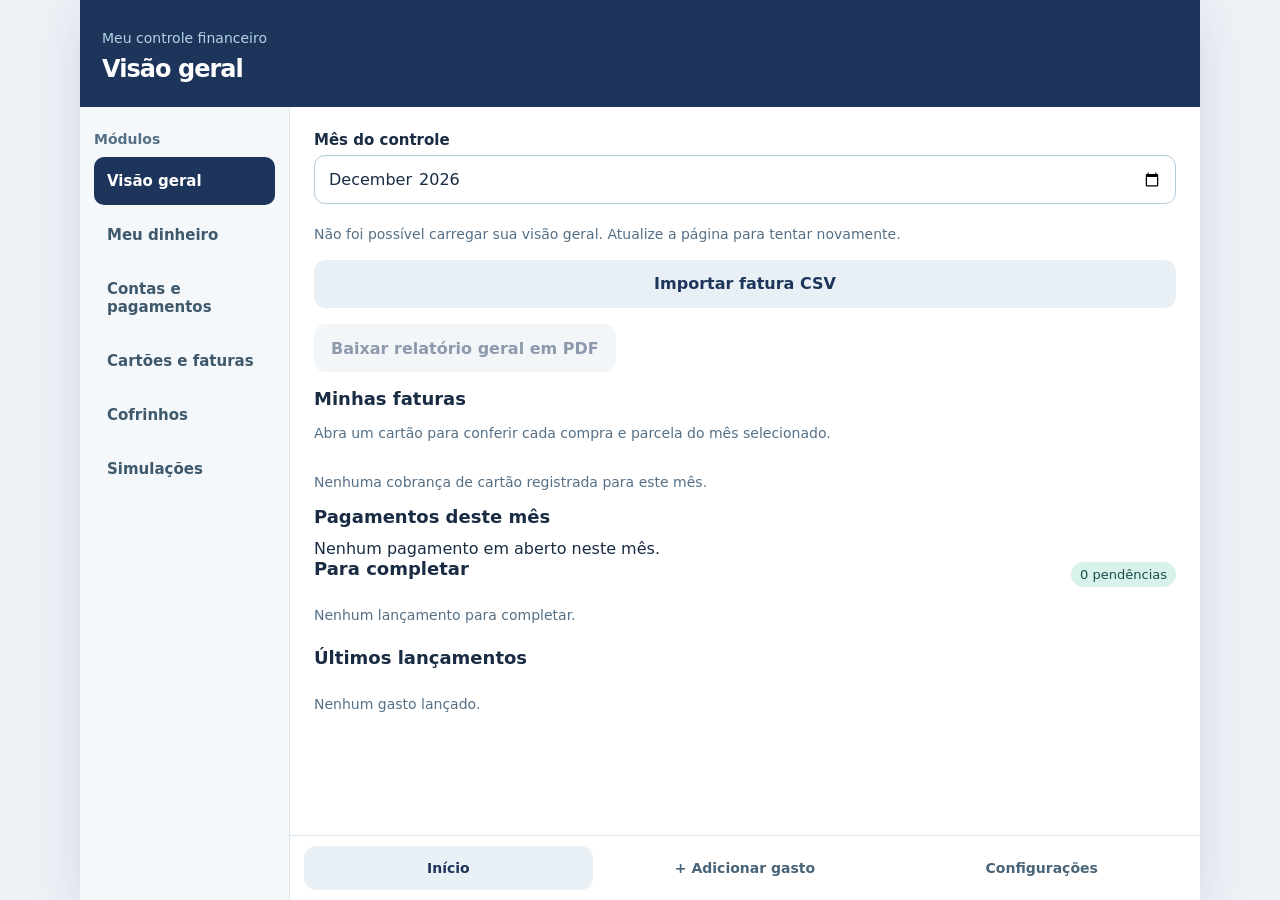
==== commit ffb142a4: "Adiciona PDF detalhado das faturas e relatório geral mensal" ====
--- a/controle/app/index.html
+++ b/controle/app/index.html
@@ -15,7 +15,7 @@
 </style>
 </head>
 <body><div class="shell"><header><small>Meu controle financeiro</small><h1 id="heading">Visão geral</h1></header><aside class="module-bar" aria-label="Módulos"><div class="module-label">Módulos</div><div class="module-buttons"><button type="button" data-module="overview" aria-current="page">Visão geral</button><button type="button" data-module="money">Meu dinheiro</button><button type="button" data-module="bills">Contas e pagamentos</button><button type="button" data-module="cards">Cartões e faturas</button><button type="button" data-module="goals">Cofrinhos</button><button type="button" data-module="simulations">Simulações</button></div></aside><main>
-<section id="home"><div class="overview-month"><label for="viewMonth">Mês do controle</label><input id="viewMonth" type="month"></div><p id="overviewLoading" class="hint" role="status">Carregando sua visão geral…</p><div id="overviewLoaded" hidden><div id="overviewResult" class="overview-result"><p id="overviewPeriod" class="overview-period"></p><h2 id="overviewStatus">Projeção de fechamento</h2><div id="overviewAmountLabel" class="overview-label"></div><div class="amount" id="available"></div><p id="availableNote"></p></div><div class="overview-stats"><div><span id="overviewOpeningLabel">Dinheiro de partida</span><strong id="overviewOpening"></strong></div><div><span id="overviewIncomeLabel">Entradas previstas</span><strong id="overviewIncome"></strong></div><div><span id="overviewOutLabel">Compromissos do mês</span><strong id="overviewOut"></strong></div><div><span id="overviewMonthlyLabel">Resultado do mês</span><strong id="overviewMonthly"></strong></div></div><p id="overviewFlash" class="overview-benefit"></p><p id="overviewBasis" class="hint"></p><details class="overview-details"><summary>Ver o que entrou neste cálculo</summary><div id="overviewBreakdown"></div></details><h2 class="overview-next-title">Próximos meses</h2><p class="hint">Fechamento acumula o resultado anterior. Toque em um mês para ver seus detalhes.</p><div id="overviewNext" class="overview-timeline"></div><details class="overview-details"><summary>Ver mais meses</summary><div id="overviewMore" class="overview-timeline"></div></details><div id="overviewNotes" class="overview-notes"></div></div><p><a class="button secondary" style="display:block;text-decoration:none;text-align:center" href="import.html">Importar fatura CSV</a></p><div class="card warning hidden" id="alert"></div><h2>Minhas faturas</h2><p class="hint">Abra um cartão para conferir cada compra e parcela do mês selecionado.</p><div id="homeInvoices" class="list"></div><h2>Pagamentos deste mês</h2><div id="homeDue" class="list"></div><div class="row"><h2>Para completar</h2><span class="badge" id="count">0 pendências</span></div><div id="pending" class="list"></div><div class="spacer"></div><h2>Últimos lançamentos</h2><div id="recent" class="list"></div></section>
+<section id="home"><div class="overview-month"><label for="viewMonth">Mês do controle</label><input id="viewMonth" type="month"></div><p id="overviewLoading" class="hint" role="status">Carregando sua visão geral…</p><div id="overviewLoaded" hidden><div id="overviewResult" class="overview-result"><p id="overviewPeriod" class="overview-period"></p><h2 id="overviewStatus">Projeção de fechamento</h2><div id="overviewAmountLabel" class="overview-label"></div><div class="amount" id="available"></div><p id="availableNote"></p></div><div class="overview-stats"><div><span id="overviewOpeningLabel">Dinheiro de partida</span><strong id="overviewOpening"></strong></div><div><span id="overviewIncomeLabel">Entradas previstas</span><strong id="overviewIncome"></strong></div><div><span id="overviewOutLabel">Compromissos do mês</span><strong id="overviewOut"></strong></div><div><span id="overviewMonthlyLabel">Resultado do mês</span><strong id="overviewMonthly"></strong></div></div><p id="overviewFlash" class="overview-benefit"></p><p id="overviewBasis" class="hint"></p><details class="overview-details"><summary>Ver o que entrou neste cálculo</summary><div id="overviewBreakdown"></div></details><h2 class="overview-next-title">Próximos meses</h2><p class="hint">Fechamento acumula o resultado anterior. Toque em um mês para ver seus detalhes.</p><div id="overviewNext" class="overview-timeline"></div><details class="overview-details"><summary>Ver mais meses</summary><div id="overviewMore" class="overview-timeline"></div></details><div id="overviewNotes" class="overview-notes"></div></div><p><a class="button secondary" style="display:block;text-decoration:none;text-align:center" href="import.html">Importar fatura CSV</a></p><p><button type="button" class="button secondary" id="downloadGeneralPdf" disabled onclick="FinanceReports.general()">Baixar relatório geral em PDF</button></p><div class="card warning hidden" id="alert"></div><h2>Minhas faturas</h2><p class="hint">Abra um cartão para conferir cada compra e parcela do mês selecionado.</p><div id="homeInvoices" class="list"></div><h2>Pagamentos deste mês</h2><div id="homeDue" class="list"></div><div class="row"><h2>Para completar</h2><span class="badge" id="count">0 pendências</span></div><div id="pending" class="list"></div><div class="spacer"></div><h2>Últimos lançamentos</h2><div id="recent" class="list"></div></section>
 <section id="plan" class="hidden"></section><section id="editor" class="hidden"><h2 id="formtitle">Adicionar gasto</h2><p class="hint">Preencha o que souber agora. Valor ou descrição já permitem guardar um rascunho.</p><form id="form" novalidate><label for="description">Descrição</label><input id="description" placeholder="Ex.: mercado, farmácia"><label for="value">Valor (R$)</label><input id="value" type="text" inputmode="decimal" placeholder="0,00"><label for="date">Data</label><input id="date" type="date"><label for="category">Categoria</label><select id="category"><option value="">Escolher depois</option><option>Alimentação</option><option>Moradia</option><option>Transporte</option><option>Saúde</option><option>Educação</option><option>Outros</option><option>Seguros</option><option>Encargos</option><option>Saldo anterior</option><option>Pagamento de fatura</option></select><label for="payment">Forma de pagamento</label><select id="payment"><option value="">Escolher depois</option><option>Dinheiro</option><option>Conta</option><option>Cartão de crédito</option><option>Flash</option></select><div id="creditFields" class="hidden"><label for="card">Qual cartão?</label><input id="card" list="registeredCards" placeholder="Nome do cartão"><datalist id="registeredCards"></datalist><label for="installments">Número de parcelas</label><input id="installments" type="number" min="1" step="1" placeholder="Ex.: 1"></div><div id="recurrenceFields" class="hidden"><label for="recurrence">Repetir nas próximas faturas</label><select id="recurrence"><option value="">Somente esta cobrança</option><option value="monthly">Todo mês</option></select><p class="hint">As próximas cobranças são estimativas com o valor atual. Uma nova fatura importada substitui a previsão correspondente.</p></div><label for="month">Mês considerado</label><input id="month" type="month"><p class="hint">Revise o mês quando a compra entrar em outra fatura.</p><label for="note">Observação (opcional)</label><textarea id="note"></textarea><p id="message" class="error" role="alert"></p><div class="actions"><button class="button secondary" type="button" id="draft">Salvar para completar</button><button class="button" type="submit">Salvar gasto</button></div></form></section>
 </main><nav class="app-actions"><button id="navHome" class="active" type="button">Início</button><button id="navAdd" type="button">+ Adicionar gasto</button><button id="navPlan" type="button">Configurações</button></nav></div>
 <script src="statement.js?v=modules1"></script><script src="billing.js?v=modules1"></script><script src="overview.js?v=modules1"></script><script src="overview-ui.js?v=modules1"></script><script src="remote.js?v=modules1"></script><script src="bridge-client.js"></script><script>
@@ -37,4 +37,4 @@
  try{if(FinanceRemote.failed||!FinanceRemote.connected)throw Error('Armazenamento indisponível');{const payload={data_compra:r.date,descricao:r.description,valor:r.value===null?'':r.value,categoria:r.category,forma_pagamento:r.payment,cartao_id:r.card,parcelas:r.installments||'',mes_override:r.month,status:missing(r).length?'incompleto':'completo',observacao:r.importData?Statement.note({...r.importData,note:r.note}):r.note};const prior=editing===null?null:records[editing];const saved=await FinanceRemote.request(prior?.id?'update':'create','lancamentos',payload,prior?.id);r.id=saved.record.id}if(editing===null)records.unshift(r);else records[editing]=r;render();show('home')}catch{$('message').textContent='Não foi possível salvar no app. O lançamento continua aberto para você tentar novamente.'}}
 function render(){window.dispatchEvent(new Event('finance:change'));const pending=records.map((r,i)=>({r,i,miss:missing(r)})).filter(x=>x.miss.length);$('count').textContent=pending.length+' '+(pending.length===1?'pendência':'pendências');const list=(host,arr,withMissing)=>{host.replaceChildren();if(!arr.length){const p=document.createElement('p');p.className='muted';p.textContent=withMissing?'Nenhum lançamento para completar.':'Nenhum gasto lançado.';host.append(p);return}arr.forEach(({r,i,miss})=>{const b=document.createElement('button');b.className='item';b.type='button';const title=document.createElement('strong');title.textContent=(r.description||'Gasto sem descrição')+' · '+(r.value===null?'valor pendente':money(r.value));const detail=document.createElement('span');detail.textContent=(r.category||'Sem categoria')+' · '+(r.date||'Data pendente')+(r.importData?.recurrence==='monthly'?' · mensal':'')+(r.importData?' · fatura '+r.importData.dueDate.split('-').reverse().join('/'):'');b.append(title,detail);if(withMissing){const e=document.createElement('em');e.textContent='Falta: '+miss.join(', ');b.append(e)}b.addEventListener('click',()=>openRecord(i));host.append(b)})};list($('pending'),pending,true);list($('recent'),records.map((r,i)=>({r,i,miss:missing(r)})).filter(x=>x.r.month===window.financeMonth),false);$('alert').classList.toggle('hidden',!pending.length);$('alert').textContent=pending.length?`${pending.length} lançamento(s) para completar. ${pending.some(x=>x.miss.some(m=>m!=='categoria'&&m!=='descrição'))?'Valores, cartão ou parcelas pendentes podem alterar a projeção.':'As categorias pendentes não alteram o total da fatura.'}`:''}
 $('navHome').onclick=()=>show('home');$('navAdd').onclick=newForm;$('navPlan').onclick=()=>show('plan');document.querySelectorAll('[data-target]').forEach(button=>button.addEventListener('click',()=>{show('plan');requestAnimationFrame(()=>$(button.dataset.target)?.scrollIntoView({behavior:'smooth',block:'start'}))}));$('draft').onclick=()=>save(false);$('form').onsubmit=e=>{e.preventDefault();save(true)};window.financeShow=show;window.financeOpenRecord=id=>{const i=records.findIndex(r=>r.id===id);if(i>=0)openRecord(i)};window.financeRender=render;render();FinanceRemote.initialize().then(async connected=>{if(!connected){FinanceOverviewView.failed();$('availableNote').textContent='Armazenamento indisponível. Não registre dados até a conexão voltar.';$('syncNotice').innerHTML='<strong>Armazenamento indisponível.</strong><p class="hint">Não registre dados até a conexão voltar.</p>';return}try{const data=await FinanceRemote.request('list','lancamentos');records.splice(0,records.length,...data.records.map(x=>({id:x.id,description:x.descricao,value:x.valor===''?null:Number(String(x.valor).replace(',','.')),date:x.data_compra,category:x.categoria,payment:x.forma_pagamento,card:x.cartao_id,installments:x.parcelas?Number(x.parcelas):null,month:x.mes_override,importData:Statement.meta(x.observacao),note:Statement.meta(x.observacao)?.note??x.observacao})).sort((a,b)=>b.date.localeCompare(a.date)||(a.importData?.sourceLine||0)-(b.importData?.sourceLine||0)));render();window.dispatchEvent(new Event('finance:ready'))}catch{FinanceRemote.disable();FinanceOverviewView.failed();$('availableNote').textContent='Falha ao carregar os lançamentos do app. Não registre novos valores antes de atualizar a página.'}})})();
-</script><script src="plan.js?v=modules1"></script><script src="income-simulation.js?v=modules1"></script><script src="modules.js?v=modules1"></script></body></html>
+</script><script src="reports.js?v=pdf1"></script><script src="plan.js?v=pdf1"></script><script src="income-simulation.js?v=modules1"></script><script src="modules.js?v=modules1"></script></body></html>
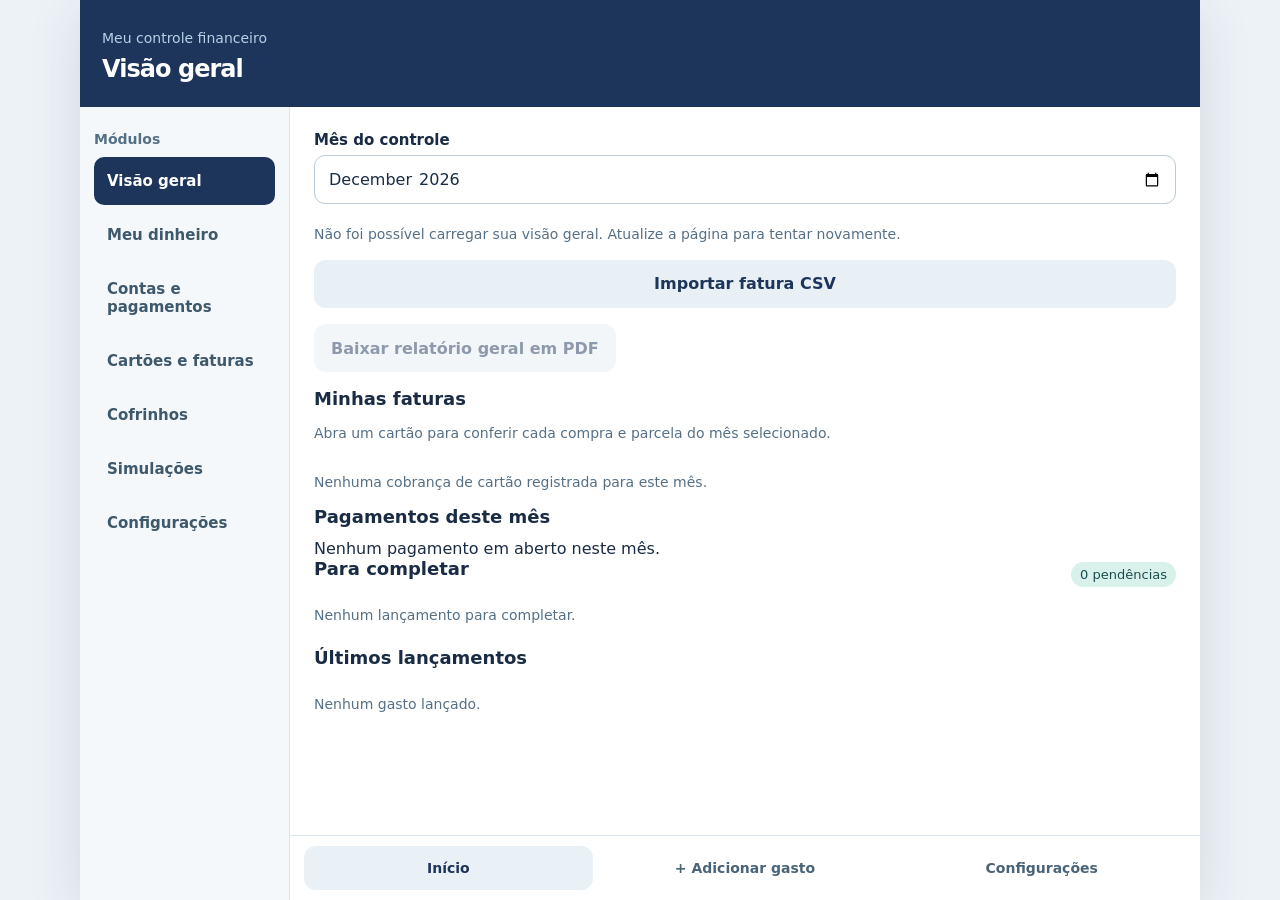
==== commit 14036ea1: "Permite cadastrar e escolher categorias nas configurações" ====
--- a/controle/app/index.html
+++ b/controle/app/index.html
@@ -14,7 +14,7 @@
 @media(min-width:960px){.shell{max-width:1120px;display:grid;grid-template-columns:210px minmax(0,1fr);grid-template-rows:auto 1fr auto;padding-bottom:0}.shell>header{grid-column:1/-1}.module-bar{grid-column:1;grid-row:2/4;border-right:1px solid #dce7ed;border-bottom:0;padding:24px 14px}.module-buttons{display:flex;flex-direction:column;position:sticky;top:18px}.module-buttons button{text-align:left;padding:14px 12px;font-size:15px}.shell>main{grid-column:2;grid-row:2;min-width:0;padding:24px}.app-actions{grid-column:2;grid-row:3;position:sticky;bottom:0;width:100%;z-index:4}}
 </style>
 </head>
-<body><div class="shell"><header><small>Meu controle financeiro</small><h1 id="heading">Visão geral</h1></header><aside class="module-bar" aria-label="Módulos"><div class="module-label">Módulos</div><div class="module-buttons"><button type="button" data-module="overview" aria-current="page">Visão geral</button><button type="button" data-module="money">Meu dinheiro</button><button type="button" data-module="bills">Contas e pagamentos</button><button type="button" data-module="cards">Cartões e faturas</button><button type="button" data-module="goals">Cofrinhos</button><button type="button" data-module="simulations">Simulações</button></div></aside><main>
+<body><div class="shell"><header><small>Meu controle financeiro</small><h1 id="heading">Visão geral</h1></header><aside class="module-bar" aria-label="Módulos"><div class="module-label">Módulos</div><div class="module-buttons"><button type="button" data-module="overview" aria-current="page">Visão geral</button><button type="button" data-module="money">Meu dinheiro</button><button type="button" data-module="bills">Contas e pagamentos</button><button type="button" data-module="cards">Cartões e faturas</button><button type="button" data-module="goals">Cofrinhos</button><button type="button" data-module="simulations">Simulações</button><button type="button" data-module="settings">Configurações</button></div></aside><main>
 <section id="home"><div class="overview-month"><label for="viewMonth">Mês do controle</label><input id="viewMonth" type="month"></div><p id="overviewLoading" class="hint" role="status">Carregando sua visão geral…</p><div id="overviewLoaded" hidden><div id="overviewResult" class="overview-result"><p id="overviewPeriod" class="overview-period"></p><h2 id="overviewStatus">Projeção de fechamento</h2><div id="overviewAmountLabel" class="overview-label"></div><div class="amount" id="available"></div><p id="availableNote"></p></div><div class="overview-stats"><div><span id="overviewOpeningLabel">Dinheiro de partida</span><strong id="overviewOpening"></strong></div><div><span id="overviewIncomeLabel">Entradas previstas</span><strong id="overviewIncome"></strong></div><div><span id="overviewOutLabel">Compromissos do mês</span><strong id="overviewOut"></strong></div><div><span id="overviewMonthlyLabel">Resultado do mês</span><strong id="overviewMonthly"></strong></div></div><p id="overviewFlash" class="overview-benefit"></p><p id="overviewBasis" class="hint"></p><details class="overview-details"><summary>Ver o que entrou neste cálculo</summary><div id="overviewBreakdown"></div></details><h2 class="overview-next-title">Próximos meses</h2><p class="hint">Fechamento acumula o resultado anterior. Toque em um mês para ver seus detalhes.</p><div id="overviewNext" class="overview-timeline"></div><details class="overview-details"><summary>Ver mais meses</summary><div id="overviewMore" class="overview-timeline"></div></details><div id="overviewNotes" class="overview-notes"></div></div><p><a class="button secondary" style="display:block;text-decoration:none;text-align:center" href="import.html">Importar fatura CSV</a></p><p><button type="button" class="button secondary" id="downloadGeneralPdf" disabled onclick="FinanceReports.general()">Baixar relatório geral em PDF</button></p><div class="card warning hidden" id="alert"></div><h2>Minhas faturas</h2><p class="hint">Abra um cartão para conferir cada compra e parcela do mês selecionado.</p><div id="homeInvoices" class="list"></div><h2>Pagamentos deste mês</h2><div id="homeDue" class="list"></div><div class="row"><h2>Para completar</h2><span class="badge" id="count">0 pendências</span></div><div id="pending" class="list"></div><div class="spacer"></div><h2>Últimos lançamentos</h2><div id="recent" class="list"></div></section>
 <section id="plan" class="hidden"></section><section id="editor" class="hidden"><h2 id="formtitle">Adicionar gasto</h2><p class="hint">Preencha o que souber agora. Valor ou descrição já permitem guardar um rascunho.</p><form id="form" novalidate><label for="description">Descrição</label><input id="description" placeholder="Ex.: mercado, farmácia"><label for="value">Valor (R$)</label><input id="value" type="text" inputmode="decimal" placeholder="0,00"><label for="date">Data</label><input id="date" type="date"><label for="category">Categoria</label><select id="category"><option value="">Escolher depois</option><option>Alimentação</option><option>Moradia</option><option>Transporte</option><option>Saúde</option><option>Educação</option><option>Outros</option><option>Seguros</option><option>Encargos</option><option>Saldo anterior</option><option>Pagamento de fatura</option></select><label for="payment">Forma de pagamento</label><select id="payment"><option value="">Escolher depois</option><option>Dinheiro</option><option>Conta</option><option>Cartão de crédito</option><option>Flash</option></select><div id="creditFields" class="hidden"><label for="card">Qual cartão?</label><input id="card" list="registeredCards" placeholder="Nome do cartão"><datalist id="registeredCards"></datalist><label for="installments">Número de parcelas</label><input id="installments" type="number" min="1" step="1" placeholder="Ex.: 1"></div><div id="recurrenceFields" class="hidden"><label for="recurrence">Repetir nas próximas faturas</label><select id="recurrence"><option value="">Somente esta cobrança</option><option value="monthly">Todo mês</option></select><p class="hint">As próximas cobranças são estimativas com o valor atual. Uma nova fatura importada substitui a previsão correspondente.</p></div><label for="month">Mês considerado</label><input id="month" type="month"><p class="hint">Revise o mês quando a compra entrar em outra fatura.</p><label for="note">Observação (opcional)</label><textarea id="note"></textarea><p id="message" class="error" role="alert"></p><div class="actions"><button class="button secondary" type="button" id="draft">Salvar para completar</button><button class="button" type="submit">Salvar gasto</button></div></form></section>
 </main><nav class="app-actions"><button id="navHome" class="active" type="button">Início</button><button id="navAdd" type="button">+ Adicionar gasto</button><button id="navPlan" type="button">Configurações</button></nav></div>
@@ -25,8 +25,8 @@
 function missing(r){const out=[];if(!r.date&&!r.importData?.recurrence)out.push('data da compra');if(!r.description)out.push('descrição');if(r.value===null)out.push('valor');if(!r.category)out.push('categoria');if(!r.payment)out.push('forma de pagamento');if(r.payment==='Cartão de crédito'){if(!r.card)out.push('cartão');if(!Number.isInteger(r.installments)||r.installments<1)out.push('parcelas')}return out}
 function show(page){$('home').classList.toggle('hidden',page!=='home');$('editor').classList.toggle('hidden',page!=='editor');$('plan').classList.toggle('hidden',page!=='plan');$('navPlan').classList.toggle('active',page==='plan');$('navHome').classList.toggle('active',page==='home');$('navAdd').classList.toggle('active',page==='editor');$('heading').textContent=page==='home'?'Visão geral':page==='plan'?'Configurações':editing===null?'Adicionar gasto':'Completar gasto';window.financeSetModule?.(page==='home'?'overview':page==='editor'?null:undefined);window.scrollTo(0,0)}
 function toggleCard(){$('creditFields').classList.toggle('hidden',$('payment').value!=='Cartão de crédito');$('recurrenceFields').classList.toggle('hidden',$('payment').value!=='Cartão de crédito'||Number($('installments').value||1)!==1||(editing!==null&&records[editing]?.importData&&(records[editing].importData.type!=='compra'||records[editing].importData.total!==1)))}$('payment').addEventListener('change',toggleCard);$('installments').addEventListener('input',toggleCard);
-function newForm(){editing=null;$('form').reset();$('date').value=iso;$('month').value=iso.slice(0,7);$('message').textContent='';$('formtitle').textContent='Adicionar gasto';toggleCard();show('editor')}
-function openRecord(i){editing=i;const r=records[i];fields.forEach(k=>$(k).value=r[k]??'');$('value').value=r.value===null?'':String(r.value).replace('.',',');$('installments').value=r.installments??'';$('recurrence').value=r.importData?.recurrence||'';$('formtitle').textContent='Completar gasto';$('message').textContent='';toggleCard();show('editor')}
+function newForm(){editing=null;$('form').reset();window.FinanceCategories?.refresh();$('date').value=iso;$('month').value=iso.slice(0,7);$('message').textContent='';$('formtitle').textContent='Adicionar gasto';toggleCard();show('editor')}
+function openRecord(i){editing=i;const r=records[i];window.FinanceCategories?.ensure(r.category);fields.forEach(k=>$(k).value=r[k]??'');$('value').value=r.value===null?'':String(r.value).replace('.',',');$('installments').value=r.installments??'';$('recurrence').value=r.importData?.recurrence||'';$('formtitle').textContent='Completar gasto';$('message').textContent='';toggleCard();show('editor')}
 function read(){return {description:$('description').value.trim(),value:amount($('value').value),date:$('date').value,category:$('category').value,payment:$('payment').value,card:$('payment').value==='Cartão de crédito'?$('card').value.trim():'',installments:$('payment').value==='Cartão de crédito'?Number($('installments').value)||null:null,month:$('month').value,note:$('note').value.trim(),importData:editing===null?null:records[editing].importData?{...records[editing].importData,...(!$('recurrenceFields').classList.contains('hidden')?{recurrence:$('recurrence').value}:{})}:null}}
 async function save(complete){const r=read();if(!r.description&&r.value===null){$('message').textContent='Informe ao menos uma descrição ou um valor para guardar.';return}if($('value').value.trim()&&r.value===null){$('message').textContent='Confira o valor informado.';return}if(r.payment==='Flash'&&r.category&&r.category!=='Alimentação'){ $('message').textContent='O Flash deste controle é reservado para alimentação. Revise a categoria ou a forma de pagamento.';return}if(complete&&missing(r).length){$('message').textContent='Para salvar como completo, informe: '+missing(r).join(', ')+'. Você também pode salvar para completar depois.';return}if($('recurrence').value==='monthly'&&!$('recurrenceFields').classList.contains('hidden')&&!r.importData){
  const card=window.financeCardByName?.(r.card);if(!card||!r.date||!(r.value>0)){$('message').textContent='Para repetir no cartão, informe valor, data e um cartão cadastrado.';return}
@@ -37,4 +37,4 @@
  try{if(FinanceRemote.failed||!FinanceRemote.connected)throw Error('Armazenamento indisponível');{const payload={data_compra:r.date,descricao:r.description,valor:r.value===null?'':r.value,categoria:r.category,forma_pagamento:r.payment,cartao_id:r.card,parcelas:r.installments||'',mes_override:r.month,status:missing(r).length?'incompleto':'completo',observacao:r.importData?Statement.note({...r.importData,note:r.note}):r.note};const prior=editing===null?null:records[editing];const saved=await FinanceRemote.request(prior?.id?'update':'create','lancamentos',payload,prior?.id);r.id=saved.record.id}if(editing===null)records.unshift(r);else records[editing]=r;render();show('home')}catch{$('message').textContent='Não foi possível salvar no app. O lançamento continua aberto para você tentar novamente.'}}
 function render(){window.dispatchEvent(new Event('finance:change'));const pending=records.map((r,i)=>({r,i,miss:missing(r)})).filter(x=>x.miss.length);$('count').textContent=pending.length+' '+(pending.length===1?'pendência':'pendências');const list=(host,arr,withMissing)=>{host.replaceChildren();if(!arr.length){const p=document.createElement('p');p.className='muted';p.textContent=withMissing?'Nenhum lançamento para completar.':'Nenhum gasto lançado.';host.append(p);return}arr.forEach(({r,i,miss})=>{const b=document.createElement('button');b.className='item';b.type='button';const title=document.createElement('strong');title.textContent=(r.description||'Gasto sem descrição')+' · '+(r.value===null?'valor pendente':money(r.value));const detail=document.createElement('span');detail.textContent=(r.category||'Sem categoria')+' · '+(r.date||'Data pendente')+(r.importData?.recurrence==='monthly'?' · mensal':'')+(r.importData?' · fatura '+r.importData.dueDate.split('-').reverse().join('/'):'');b.append(title,detail);if(withMissing){const e=document.createElement('em');e.textContent='Falta: '+miss.join(', ');b.append(e)}b.addEventListener('click',()=>openRecord(i));host.append(b)})};list($('pending'),pending,true);list($('recent'),records.map((r,i)=>({r,i,miss:missing(r)})).filter(x=>x.r.month===window.financeMonth),false);$('alert').classList.toggle('hidden',!pending.length);$('alert').textContent=pending.length?`${pending.length} lançamento(s) para completar. ${pending.some(x=>x.miss.some(m=>m!=='categoria'&&m!=='descrição'))?'Valores, cartão ou parcelas pendentes podem alterar a projeção.':'As categorias pendentes não alteram o total da fatura.'}`:''}
 $('navHome').onclick=()=>show('home');$('navAdd').onclick=newForm;$('navPlan').onclick=()=>show('plan');document.querySelectorAll('[data-target]').forEach(button=>button.addEventListener('click',()=>{show('plan');requestAnimationFrame(()=>$(button.dataset.target)?.scrollIntoView({behavior:'smooth',block:'start'}))}));$('draft').onclick=()=>save(false);$('form').onsubmit=e=>{e.preventDefault();save(true)};window.financeShow=show;window.financeOpenRecord=id=>{const i=records.findIndex(r=>r.id===id);if(i>=0)openRecord(i)};window.financeRender=render;render();FinanceRemote.initialize().then(async connected=>{if(!connected){FinanceOverviewView.failed();$('availableNote').textContent='Armazenamento indisponível. Não registre dados até a conexão voltar.';$('syncNotice').innerHTML='<strong>Armazenamento indisponível.</strong><p class="hint">Não registre dados até a conexão voltar.</p>';return}try{const data=await FinanceRemote.request('list','lancamentos');records.splice(0,records.length,...data.records.map(x=>({id:x.id,description:x.descricao,value:x.valor===''?null:Number(String(x.valor).replace(',','.')),date:x.data_compra,category:x.categoria,payment:x.forma_pagamento,card:x.cartao_id,installments:x.parcelas?Number(x.parcelas):null,month:x.mes_override,importData:Statement.meta(x.observacao),note:Statement.meta(x.observacao)?.note??x.observacao})).sort((a,b)=>b.date.localeCompare(a.date)||(a.importData?.sourceLine||0)-(b.importData?.sourceLine||0)));render();window.dispatchEvent(new Event('finance:ready'))}catch{FinanceRemote.disable();FinanceOverviewView.failed();$('availableNote').textContent='Falha ao carregar os lançamentos do app. Não registre novos valores antes de atualizar a página.'}})})();
-</script><script src="reports.js?v=pdf1"></script><script src="plan.js?v=pdf1"></script><script src="income-simulation.js?v=modules1"></script><script src="modules.js?v=modules1"></script></body></html>
+</script><script src="reports.js?v=pdf1"></script><script src="plan.js?v=pdf1"></script><script src="income-simulation.js?v=modules1"></script><script src="categories.js?v=categories1"></script><script src="modules.js?v=categories1"></script></body></html>
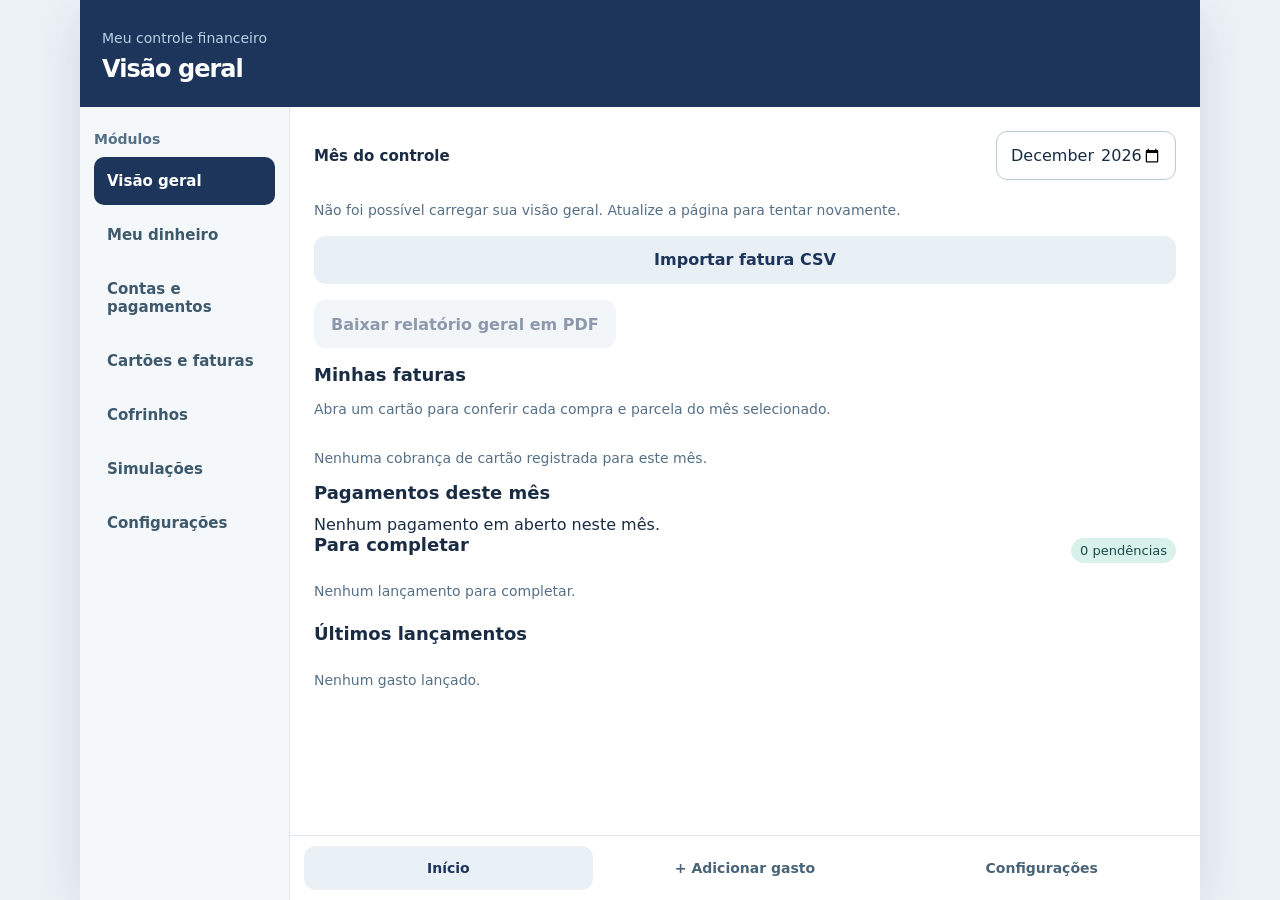
==== commit 42d99348: "Adapta navegação, formulários, faturas e simulações para celular" ====
--- a/controle/app/index.html
+++ b/controle/app/index.html
@@ -12,10 +12,10 @@
 .income-scenario{border:1px solid #dce7ed;border-radius:12px;margin:16px 0;padding:14px;min-width:0}.income-scenario legend{font-weight:600;font-size:16px}.income-scenario button{margin-top:14px}.income-comparison{width:100%;border-collapse:collapse;font-size:14px;margin:16px 0}.income-comparison th,.income-comparison td{padding:10px 4px;text-align:right;border-bottom:1px solid #dce7ed;overflow-wrap:anywhere}.income-comparison th:first-child,.income-comparison td:first-child{text-align:left}.income-comparison th{font-weight:600}
 .shell{max-width:760px}.app-actions{width:min(760px,100%)}.module-bar{padding:16px 20px;background:#f5f8fb;border-bottom:1px solid #dce7ed}.module-label{font-size:14px;font-weight:650;color:#557086;margin-bottom:10px}.module-buttons{display:grid;grid-template-columns:repeat(3,minmax(0,1fr));gap:6px}.module-buttons button{min-height:48px;padding:9px 6px;border:1px solid transparent;border-radius:10px;background:transparent;color:#3e586c;font:600 14px system-ui;cursor:pointer;overflow-wrap:anywhere}.module-buttons button[aria-current="page"]{background:#1e355b;color:#fff}.module-buttons button:hover{border-color:#b8cbd8}.module-buttons button:focus-visible{outline:3px solid #176c75;outline-offset:2px}.module-page[hidden]{display:none!important}
 @media(min-width:960px){.shell{max-width:1120px;display:grid;grid-template-columns:210px minmax(0,1fr);grid-template-rows:auto 1fr auto;padding-bottom:0}.shell>header{grid-column:1/-1}.module-bar{grid-column:1;grid-row:2/4;border-right:1px solid #dce7ed;border-bottom:0;padding:24px 14px}.module-buttons{display:flex;flex-direction:column;position:sticky;top:18px}.module-buttons button{text-align:left;padding:14px 12px;font-size:15px}.shell>main{grid-column:2;grid-row:2;min-width:0;padding:24px}.app-actions{grid-column:2;grid-row:3;position:sticky;bottom:0;width:100%;z-index:4}}
-</style>
+</style><link rel="stylesheet" href="responsive.css?v=mobile1">
 </head>
-<body><div class="shell"><header><small>Meu controle financeiro</small><h1 id="heading">Visão geral</h1></header><aside class="module-bar" aria-label="Módulos"><div class="module-label">Módulos</div><div class="module-buttons"><button type="button" data-module="overview" aria-current="page">Visão geral</button><button type="button" data-module="money">Meu dinheiro</button><button type="button" data-module="bills">Contas e pagamentos</button><button type="button" data-module="cards">Cartões e faturas</button><button type="button" data-module="goals">Cofrinhos</button><button type="button" data-module="simulations">Simulações</button><button type="button" data-module="settings">Configurações</button></div></aside><main>
-<section id="home"><div class="overview-month"><label for="viewMonth">Mês do controle</label><input id="viewMonth" type="month"></div><p id="overviewLoading" class="hint" role="status">Carregando sua visão geral…</p><div id="overviewLoaded" hidden><div id="overviewResult" class="overview-result"><p id="overviewPeriod" class="overview-period"></p><h2 id="overviewStatus">Projeção de fechamento</h2><div id="overviewAmountLabel" class="overview-label"></div><div class="amount" id="available"></div><p id="availableNote"></p></div><div class="overview-stats"><div><span id="overviewOpeningLabel">Dinheiro de partida</span><strong id="overviewOpening"></strong></div><div><span id="overviewIncomeLabel">Entradas previstas</span><strong id="overviewIncome"></strong></div><div><span id="overviewOutLabel">Compromissos do mês</span><strong id="overviewOut"></strong></div><div><span id="overviewMonthlyLabel">Resultado do mês</span><strong id="overviewMonthly"></strong></div></div><p id="overviewFlash" class="overview-benefit"></p><p id="overviewBasis" class="hint"></p><details class="overview-details"><summary>Ver o que entrou neste cálculo</summary><div id="overviewBreakdown"></div></details><h2 class="overview-next-title">Próximos meses</h2><p class="hint">Fechamento acumula o resultado anterior. Toque em um mês para ver seus detalhes.</p><div id="overviewNext" class="overview-timeline"></div><details class="overview-details"><summary>Ver mais meses</summary><div id="overviewMore" class="overview-timeline"></div></details><div id="overviewNotes" class="overview-notes"></div></div><p><a class="button secondary" style="display:block;text-decoration:none;text-align:center" href="import.html">Importar fatura CSV</a></p><p><button type="button" class="button secondary" id="downloadGeneralPdf" disabled onclick="FinanceReports.general()">Baixar relatório geral em PDF</button></p><div class="card warning hidden" id="alert"></div><h2>Minhas faturas</h2><p class="hint">Abra um cartão para conferir cada compra e parcela do mês selecionado.</p><div id="homeInvoices" class="list"></div><h2>Pagamentos deste mês</h2><div id="homeDue" class="list"></div><div class="row"><h2>Para completar</h2><span class="badge" id="count">0 pendências</span></div><div id="pending" class="list"></div><div class="spacer"></div><h2>Últimos lançamentos</h2><div id="recent" class="list"></div></section>
+<body><div class="shell"><header><small>Meu controle financeiro</small><h1 id="heading">Visão geral</h1></header><aside class="module-bar" aria-label="Módulos"><div class="mobile-module"><label for="mobileModule">Módulo</label><select id="mobileModule"><option value="">Escolher módulo</option><option value="overview">Visão geral</option><option value="money">Meu dinheiro</option><option value="bills">Contas e pagamentos</option><option value="cards">Cartões e faturas</option><option value="goals">Cofrinhos</option><option value="simulations">Simulações</option><option value="settings">Configurações</option></select></div><div class="module-label">Módulos</div><div class="module-buttons"><button type="button" data-module="overview" aria-current="page">Visão geral</button><button type="button" data-module="money">Meu dinheiro</button><button type="button" data-module="bills">Contas e pagamentos</button><button type="button" data-module="cards">Cartões e faturas</button><button type="button" data-module="goals">Cofrinhos</button><button type="button" data-module="simulations">Simulações</button><button type="button" data-module="settings">Configurações</button></div></aside><main><div class="overview-month" id="monthControl"><label for="viewMonth">Mês do controle</label><input id="viewMonth" type="month"></div>
+<section id="home"><p id="overviewLoading" class="hint" role="status">Carregando sua visão geral…</p><div id="overviewLoaded" hidden><div id="overviewResult" class="overview-result"><p id="overviewPeriod" class="overview-period"></p><h2 id="overviewStatus">Projeção de fechamento</h2><div id="overviewAmountLabel" class="overview-label"></div><div class="amount" id="available"></div><p id="availableNote"></p></div><div class="overview-stats"><div><span id="overviewOpeningLabel">Dinheiro de partida</span><strong id="overviewOpening"></strong></div><div><span id="overviewIncomeLabel">Entradas previstas</span><strong id="overviewIncome"></strong></div><div><span id="overviewOutLabel">Compromissos do mês</span><strong id="overviewOut"></strong></div><div><span id="overviewMonthlyLabel">Resultado do mês</span><strong id="overviewMonthly"></strong></div></div><p id="overviewFlash" class="overview-benefit"></p><p id="overviewBasis" class="hint"></p><details class="overview-details"><summary>Ver o que entrou neste cálculo</summary><div id="overviewBreakdown"></div></details><h2 class="overview-next-title">Próximos meses</h2><p class="hint">Fechamento acumula o resultado anterior. Toque em um mês para ver seus detalhes.</p><div id="overviewNext" class="overview-timeline"></div><details class="overview-details"><summary>Ver mais meses</summary><div id="overviewMore" class="overview-timeline"></div></details><div id="overviewNotes" class="overview-notes"></div></div><p><a class="button secondary" style="display:block;text-decoration:none;text-align:center" href="import.html">Importar fatura CSV</a></p><p><button type="button" class="button secondary" id="downloadGeneralPdf" disabled onclick="FinanceReports.general()">Baixar relatório geral em PDF</button></p><div class="card warning hidden" id="alert"></div><h2>Minhas faturas</h2><p class="hint">Abra um cartão para conferir cada compra e parcela do mês selecionado.</p><div id="homeInvoices" class="list"></div><h2>Pagamentos deste mês</h2><div id="homeDue" class="list"></div><div class="row"><h2>Para completar</h2><span class="badge" id="count">0 pendências</span></div><div id="pending" class="list"></div><div class="spacer"></div><h2>Últimos lançamentos</h2><div id="recent" class="list"></div></section>
 <section id="plan" class="hidden"></section><section id="editor" class="hidden"><h2 id="formtitle">Adicionar gasto</h2><p class="hint">Preencha o que souber agora. Valor ou descrição já permitem guardar um rascunho.</p><form id="form" novalidate><label for="description">Descrição</label><input id="description" placeholder="Ex.: mercado, farmácia"><label for="value">Valor (R$)</label><input id="value" type="text" inputmode="decimal" placeholder="0,00"><label for="date">Data</label><input id="date" type="date"><label for="category">Categoria</label><select id="category"><option value="">Escolher depois</option><option>Alimentação</option><option>Moradia</option><option>Transporte</option><option>Saúde</option><option>Educação</option><option>Outros</option><option>Seguros</option><option>Encargos</option><option>Saldo anterior</option><option>Pagamento de fatura</option></select><label for="payment">Forma de pagamento</label><select id="payment"><option value="">Escolher depois</option><option>Dinheiro</option><option>Conta</option><option>Cartão de crédito</option><option>Flash</option></select><div id="creditFields" class="hidden"><label for="card">Qual cartão?</label><input id="card" list="registeredCards" placeholder="Nome do cartão"><datalist id="registeredCards"></datalist><label for="installments">Número de parcelas</label><input id="installments" type="number" min="1" step="1" placeholder="Ex.: 1"></div><div id="recurrenceFields" class="hidden"><label for="recurrence">Repetir nas próximas faturas</label><select id="recurrence"><option value="">Somente esta cobrança</option><option value="monthly">Todo mês</option></select><p class="hint">As próximas cobranças são estimativas com o valor atual. Uma nova fatura importada substitui a previsão correspondente.</p></div><label for="month">Mês considerado</label><input id="month" type="month"><p class="hint">Revise o mês quando a compra entrar em outra fatura.</p><label for="note">Observação (opcional)</label><textarea id="note"></textarea><p id="message" class="error" role="alert"></p><div class="actions"><button class="button secondary" type="button" id="draft">Salvar para completar</button><button class="button" type="submit">Salvar gasto</button></div></form></section>
 </main><nav class="app-actions"><button id="navHome" class="active" type="button">Início</button><button id="navAdd" type="button">+ Adicionar gasto</button><button id="navPlan" type="button">Configurações</button></nav></div>
 <script src="statement.js?v=modules1"></script><script src="billing.js?v=modules1"></script><script src="overview.js?v=modules1"></script><script src="overview-ui.js?v=modules1"></script><script src="remote.js?v=modules1"></script><script src="bridge-client.js"></script><script>
@@ -23,7 +23,7 @@
 const requestedMonth=new URLSearchParams(location.search).get('mes');window.financeMonth=/^\d{4}-(0[1-9]|1[0-2])$/.test(requestedMonth||'')?requestedMonth:iso.slice(0,7);$('viewMonth').value=window.financeMonth;$('viewMonth').onchange=()=>{if(!$('viewMonth').value)return;window.financeMonth=$('viewMonth').value;const u=new URL(location.href);u.searchParams.set('mes',window.financeMonth);history.replaceState(null,'',u);render()};
 function amount(v){const cleaned=String(v).trim().replace(/\s/g,'').replace(/\./g,'').replace(',','.');return cleaned&&/^-?\d+(\.\d{1,2})?$/.test(cleaned)?Number(cleaned):null}
 function missing(r){const out=[];if(!r.date&&!r.importData?.recurrence)out.push('data da compra');if(!r.description)out.push('descrição');if(r.value===null)out.push('valor');if(!r.category)out.push('categoria');if(!r.payment)out.push('forma de pagamento');if(r.payment==='Cartão de crédito'){if(!r.card)out.push('cartão');if(!Number.isInteger(r.installments)||r.installments<1)out.push('parcelas')}return out}
-function show(page){$('home').classList.toggle('hidden',page!=='home');$('editor').classList.toggle('hidden',page!=='editor');$('plan').classList.toggle('hidden',page!=='plan');$('navPlan').classList.toggle('active',page==='plan');$('navHome').classList.toggle('active',page==='home');$('navAdd').classList.toggle('active',page==='editor');$('heading').textContent=page==='home'?'Visão geral':page==='plan'?'Configurações':editing===null?'Adicionar gasto':'Completar gasto';window.financeSetModule?.(page==='home'?'overview':page==='editor'?null:undefined);window.scrollTo(0,0)}
+function show(page){$('monthControl').hidden=page==='editor';$('home').classList.toggle('hidden',page!=='home');$('editor').classList.toggle('hidden',page!=='editor');$('plan').classList.toggle('hidden',page!=='plan');$('navPlan').classList.toggle('active',page==='plan');$('navHome').classList.toggle('active',page==='home');$('navAdd').classList.toggle('active',page==='editor');$('heading').textContent=page==='home'?'Visão geral':page==='plan'?'Configurações':editing===null?'Adicionar gasto':'Completar gasto';window.financeSetModule?.(page==='home'?'overview':page==='editor'?null:undefined);window.scrollTo(0,0)}
 function toggleCard(){$('creditFields').classList.toggle('hidden',$('payment').value!=='Cartão de crédito');$('recurrenceFields').classList.toggle('hidden',$('payment').value!=='Cartão de crédito'||Number($('installments').value||1)!==1||(editing!==null&&records[editing]?.importData&&(records[editing].importData.type!=='compra'||records[editing].importData.total!==1)))}$('payment').addEventListener('change',toggleCard);$('installments').addEventListener('input',toggleCard);
 function newForm(){editing=null;$('form').reset();window.FinanceCategories?.refresh();$('date').value=iso;$('month').value=iso.slice(0,7);$('message').textContent='';$('formtitle').textContent='Adicionar gasto';toggleCard();show('editor')}
 function openRecord(i){editing=i;const r=records[i];window.FinanceCategories?.ensure(r.category);fields.forEach(k=>$(k).value=r[k]??'');$('value').value=r.value===null?'':String(r.value).replace('.',',');$('installments').value=r.installments??'';$('recurrence').value=r.importData?.recurrence||'';$('formtitle').textContent='Completar gasto';$('message').textContent='';toggleCard();show('editor')}
@@ -37,4 +37,4 @@
  try{if(FinanceRemote.failed||!FinanceRemote.connected)throw Error('Armazenamento indisponível');{const payload={data_compra:r.date,descricao:r.description,valor:r.value===null?'':r.value,categoria:r.category,forma_pagamento:r.payment,cartao_id:r.card,parcelas:r.installments||'',mes_override:r.month,status:missing(r).length?'incompleto':'completo',observacao:r.importData?Statement.note({...r.importData,note:r.note}):r.note};const prior=editing===null?null:records[editing];const saved=await FinanceRemote.request(prior?.id?'update':'create','lancamentos',payload,prior?.id);r.id=saved.record.id}if(editing===null)records.unshift(r);else records[editing]=r;render();show('home')}catch{$('message').textContent='Não foi possível salvar no app. O lançamento continua aberto para você tentar novamente.'}}
 function render(){window.dispatchEvent(new Event('finance:change'));const pending=records.map((r,i)=>({r,i,miss:missing(r)})).filter(x=>x.miss.length);$('count').textContent=pending.length+' '+(pending.length===1?'pendência':'pendências');const list=(host,arr,withMissing)=>{host.replaceChildren();if(!arr.length){const p=document.createElement('p');p.className='muted';p.textContent=withMissing?'Nenhum lançamento para completar.':'Nenhum gasto lançado.';host.append(p);return}arr.forEach(({r,i,miss})=>{const b=document.createElement('button');b.className='item';b.type='button';const title=document.createElement('strong');title.textContent=(r.description||'Gasto sem descrição')+' · '+(r.value===null?'valor pendente':money(r.value));const detail=document.createElement('span');detail.textContent=(r.category||'Sem categoria')+' · '+(r.date||'Data pendente')+(r.importData?.recurrence==='monthly'?' · mensal':'')+(r.importData?' · fatura '+r.importData.dueDate.split('-').reverse().join('/'):'');b.append(title,detail);if(withMissing){const e=document.createElement('em');e.textContent='Falta: '+miss.join(', ');b.append(e)}b.addEventListener('click',()=>openRecord(i));host.append(b)})};list($('pending'),pending,true);list($('recent'),records.map((r,i)=>({r,i,miss:missing(r)})).filter(x=>x.r.month===window.financeMonth),false);$('alert').classList.toggle('hidden',!pending.length);$('alert').textContent=pending.length?`${pending.length} lançamento(s) para completar. ${pending.some(x=>x.miss.some(m=>m!=='categoria'&&m!=='descrição'))?'Valores, cartão ou parcelas pendentes podem alterar a projeção.':'As categorias pendentes não alteram o total da fatura.'}`:''}
 $('navHome').onclick=()=>show('home');$('navAdd').onclick=newForm;$('navPlan').onclick=()=>show('plan');document.querySelectorAll('[data-target]').forEach(button=>button.addEventListener('click',()=>{show('plan');requestAnimationFrame(()=>$(button.dataset.target)?.scrollIntoView({behavior:'smooth',block:'start'}))}));$('draft').onclick=()=>save(false);$('form').onsubmit=e=>{e.preventDefault();save(true)};window.financeShow=show;window.financeOpenRecord=id=>{const i=records.findIndex(r=>r.id===id);if(i>=0)openRecord(i)};window.financeRender=render;render();FinanceRemote.initialize().then(async connected=>{if(!connected){FinanceOverviewView.failed();$('availableNote').textContent='Armazenamento indisponível. Não registre dados até a conexão voltar.';$('syncNotice').innerHTML='<strong>Armazenamento indisponível.</strong><p class="hint">Não registre dados até a conexão voltar.</p>';return}try{const data=await FinanceRemote.request('list','lancamentos');records.splice(0,records.length,...data.records.map(x=>({id:x.id,description:x.descricao,value:x.valor===''?null:Number(String(x.valor).replace(',','.')),date:x.data_compra,category:x.categoria,payment:x.forma_pagamento,card:x.cartao_id,installments:x.parcelas?Number(x.parcelas):null,month:x.mes_override,importData:Statement.meta(x.observacao),note:Statement.meta(x.observacao)?.note??x.observacao})).sort((a,b)=>b.date.localeCompare(a.date)||(a.importData?.sourceLine||0)-(b.importData?.sourceLine||0)));render();window.dispatchEvent(new Event('finance:ready'))}catch{FinanceRemote.disable();FinanceOverviewView.failed();$('availableNote').textContent='Falha ao carregar os lançamentos do app. Não registre novos valores antes de atualizar a página.'}})})();
-</script><script src="reports.js?v=pdf1"></script><script src="plan.js?v=pdf1"></script><script src="income-simulation.js?v=modules1"></script><script src="categories.js?v=categories1"></script><script src="modules.js?v=categories1"></script></body></html>
+</script><script src="reports.js?v=pdf1"></script><script src="plan.js?v=pdf1"></script><script src="income-simulation.js?v=mobile1"></script><script src="categories.js?v=categories1"></script><script src="modules.js?v=mobile1"></script></body></html>
--- a/controle/app/responsive.css
+++ b/controle/app/responsive.css
@@ -0,0 +1,19 @@
+/* Shared touch and narrow-screen layout. Financial calculations are unchanged. */
+html{-webkit-text-size-adjust:100%;text-size-adjust:100%}button,a,input,select,summary{touch-action:manipulation}button,input,select,textarea{max-width:100%}input,select,textarea{min-width:0}input:not([type=checkbox]):not([type=radio]),select,textarea{font-size:16px}button:focus-visible,a:focus-visible,summary:focus-visible{outline:3px solid #176c75;outline-offset:3px}main,section,.card,.item,.two>*,.row>*{min-width:0}.item,.hint,.error,p,summary{overflow-wrap:anywhere}.mobile-module{display:none}.overview-month{display:flex;align-items:center;gap:14px;justify-content:space-between}.overview-month label{margin:0}.overview-month input{max-width:180px;width:52%;min-width:0}.overview-month[hidden]{display:none!important}
+@media(max-width:959px){
+ body{background:#fff}.shell{min-height:100svh;box-shadow:none;padding-bottom:calc(94px + env(safe-area-inset-bottom))}
+ .shell>header{padding:18px 18px 16px}.shell>header h1{font-size:23px;letter-spacing:-.025em}
+ .module-bar{padding:10px 16px;background:#f5f8fb}.module-label,.module-buttons{display:none}.mobile-module{display:flex;align-items:center;gap:12px}.mobile-module label{margin:0;font-size:14px;white-space:nowrap;color:#557086}.mobile-module select{margin:0;min-height:48px;flex:1;width:auto;background:#fff}
+ .shell>main{padding:16px}.overview-month{margin-bottom:16px}.overview-month label{font-size:14px}.overview-month input{padding:10px;min-height:46px}
+ .app-actions{left:50%;transform:translateX(-50%);width:min(760px,100%);padding:8px 12px calc(8px + env(safe-area-inset-bottom));z-index:20;box-shadow:0 -4px 18px #192c430c}.app-actions button{min-height:48px;font-size:14px}.app-actions #navAdd{background:#1e355b;color:white;border-radius:12px}
+ .card{padding:16px;border-radius:14px}.button{white-space:normal;line-height:1.4}.overview-result{padding:18px}.overview-stats{gap:8px}.overview-stats>div{padding:12px}.overview-stats strong{font-size:19px}.overview-stats span{font-size:13px}.item{padding:14px;line-height:1.5}.item strong{font-size:15px}.overview-details{padding:12px}.overview-details summary{min-height:44px;display:flex;align-items:center}.overview-details summary::before{content:'▸';margin-right:8px}.overview-details[open]>summary::before{content:'▾'}
+ .overview-line{grid-template-columns:minmax(0,1fr) auto;gap:8px}.overview-line span{overflow-wrap:anywhere}.overview-line strong{font-size:14px}.income-scenario{padding:12px;margin:16px 0}.income-scenario legend{padding:0 4px}
+ input,select,textarea{scroll-margin-block:100px}input[type=checkbox]{width:22px!important;min-height:22px!important;height:22px;vertical-align:middle;accent-color:#1e355b}label:has(input[type=checkbox]){min-height:48px;line-height:1.6}
+}
+@media(max-width:480px){
+ .two{grid-template-columns:1fr}.shell .row{flex-wrap:wrap;align-items:flex-start;gap:8px}.shell .row h2{margin-bottom:0}.actions{flex-direction:column}.actions .button{width:100%}.overview-result .amount{font-size:32px}.overview-stats strong{font-size:18px}
+ .income-comparison,.income-comparison tbody,.income-comparison tr,.income-comparison td{display:block;width:100%}.income-comparison thead{position:absolute;width:1px;height:1px;overflow:hidden;clip-path:inset(50%)}.income-comparison tr{border:1px solid #dce7ed;border-radius:12px;margin:12px 0;padding:10px;background:#fff}.income-comparison td{display:flex;justify-content:space-between;gap:12px;text-align:right;padding:9px 2px;line-height:1.4}.income-comparison td::before{content:attr(data-label);text-align:left;font-weight:500;color:#557086}.income-comparison td:first-child{font-weight:700;border-bottom:1px solid #dce7ed}.income-comparison td:last-child{border:0}
+ body>main{padding:18px 16px calc(24px + env(safe-area-inset-bottom));min-height:100svh}body>main h1{font-size:25px;line-height:1.25}body>main>a:first-child{display:inline-flex;align-items:center;min-height:44px}body>main .row{grid-template-columns:1fr;gap:4px}input[type=file]{font-size:14px;padding:10px}#preview{font-size:14px;overflow-wrap:anywhere}
+}
+@media(max-width:350px){.shell>main{padding:12px}.card{padding:12px}.overview-stats{grid-template-columns:1fr}.overview-line{grid-template-columns:1fr}.overview-line strong{white-space:normal}.overview-month input{width:55%}.app-actions{gap:4px;padding-inline:6px}.app-actions button{font-size:13px}.overview-result .amount{font-size:29px}}
+@media(prefers-reduced-motion:reduce){*{scroll-behavior:auto!important}}
